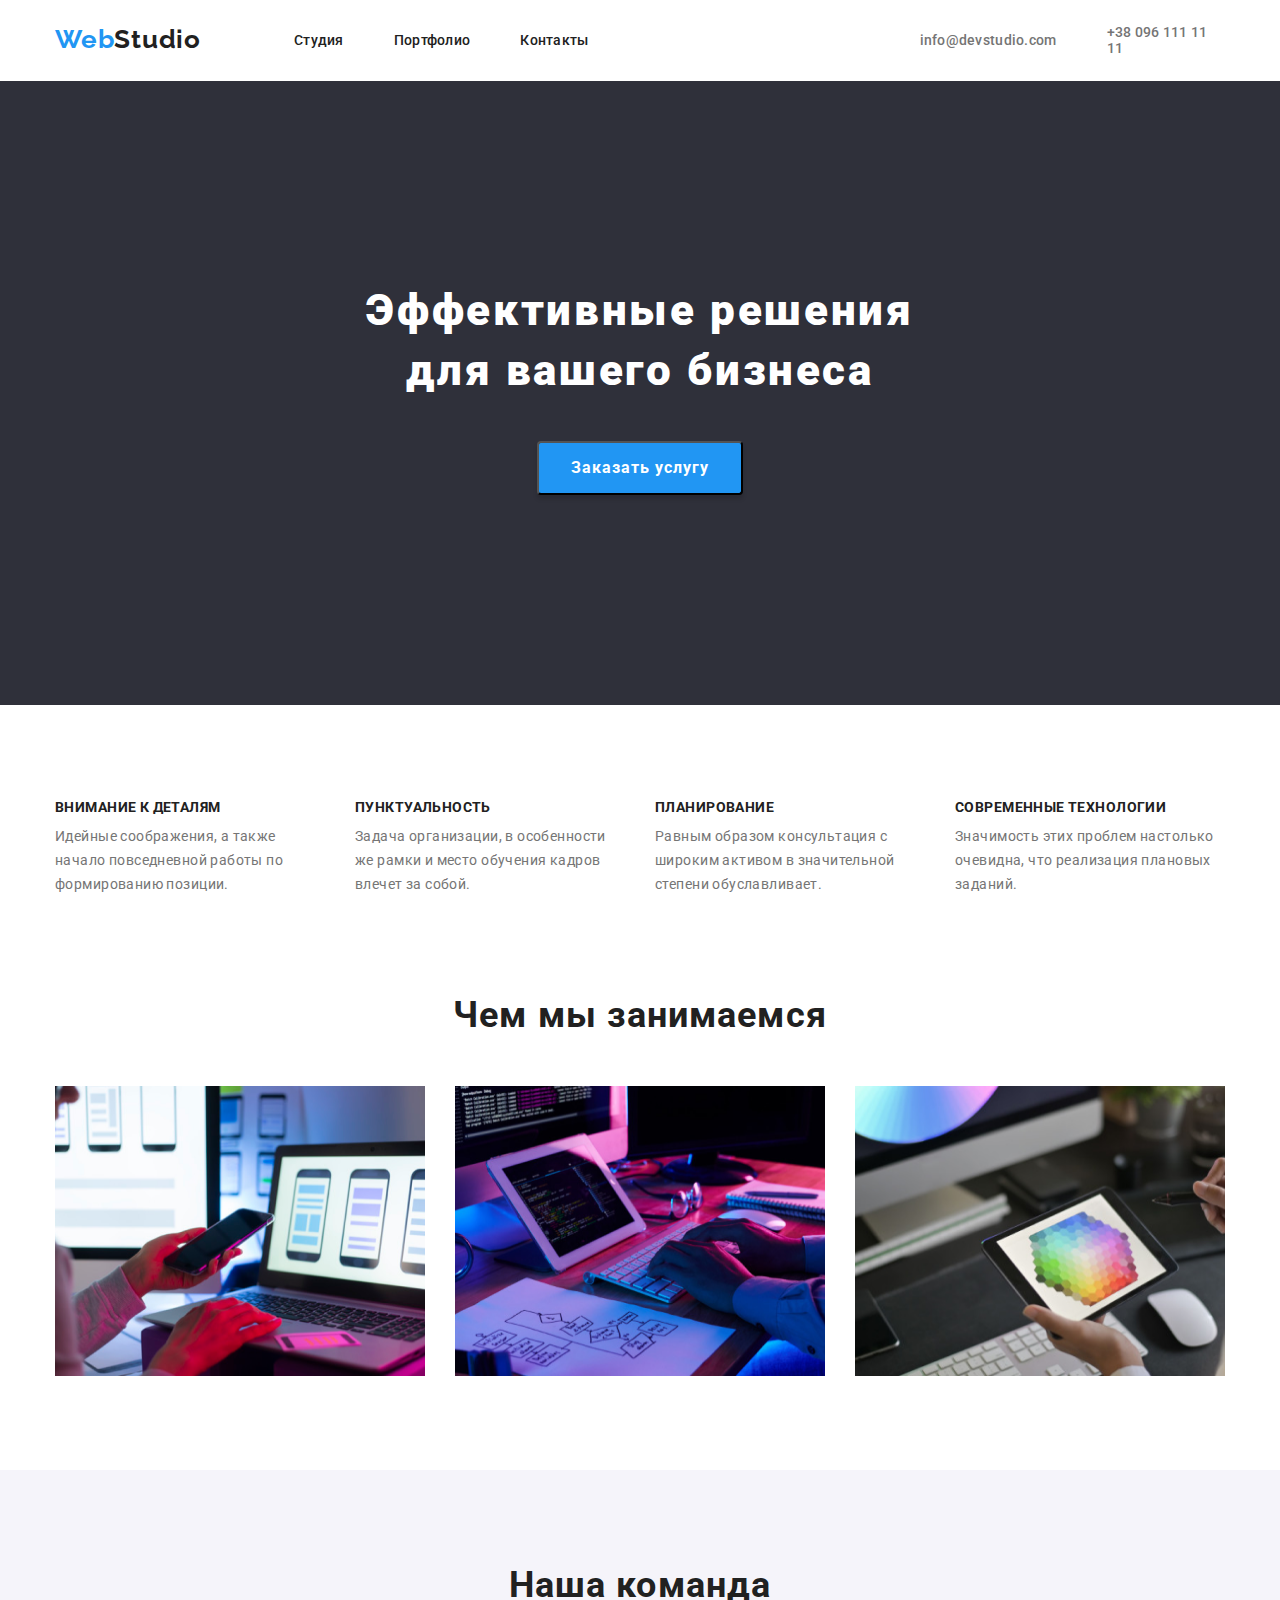
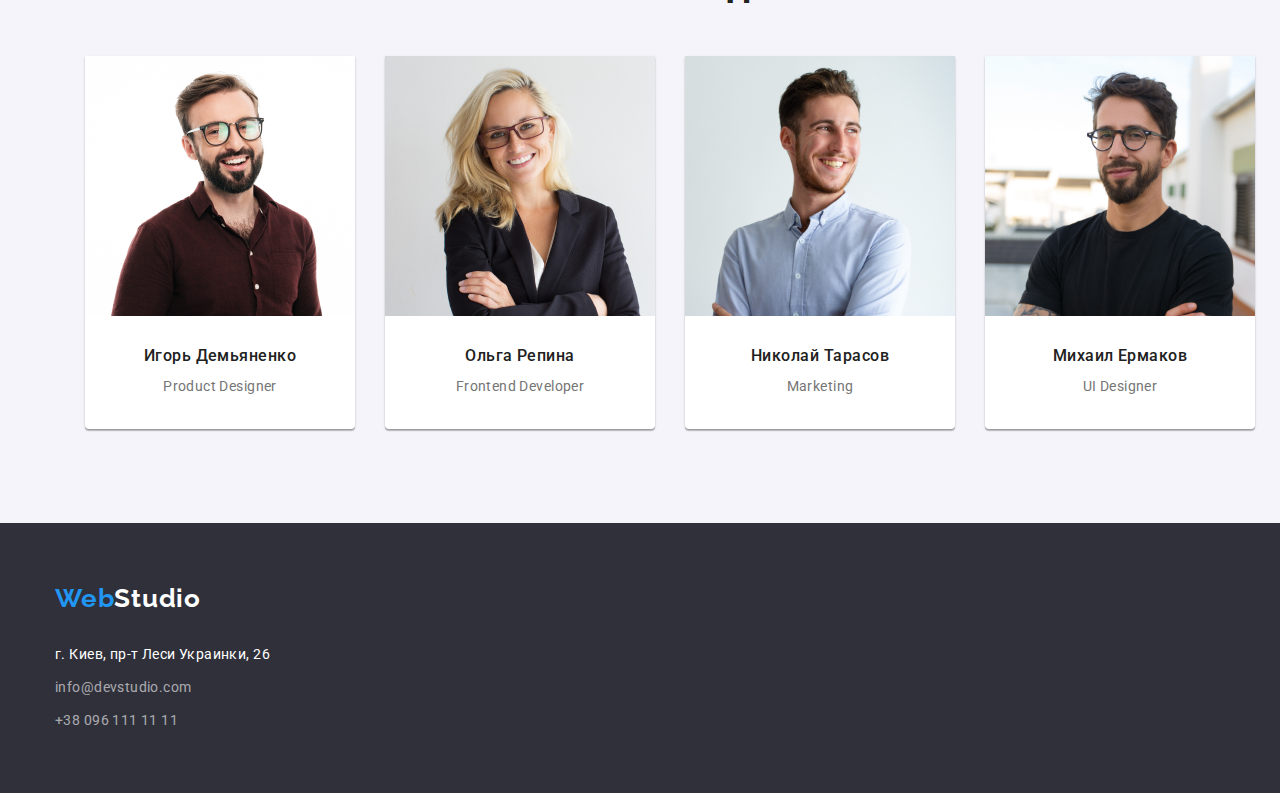
==== index.html @ 0e4afb84 "+" ====
<!DOCTYPE html>
<html lang="ru">
<head>
    <meta charset="UTF-8">
    <meta name="viewport" content="width=device-width, initial-scale=1.0">
    <title>WebStudio</title>
    <link rel="preconnect" href="https://fonts.gstatic.com"> 
    <link rel="stylesheet" href="https://cdnjs.cloudflare.com/ajax/libs/modern-normalize/1.0.0/modern-normalize.min.css">
    <link href="https://fonts.googleapis.com/css2?family=Raleway:wght@700&family=Roboto:wght@400;500;700;900&display=swap"
        rel="stylesheet">
        <link rel="stylesheet" href="./css/styles.css">
</head>
<body>
    <header class="header">  
        <div class="container">      
        <nav class="navigation">
        <a class="logo" href=""lang="en"><span class="web">Web</span>Studio</a>
        <ul class="navigation-list">
            <li class="navigation-list-item">
                <a class="navigation-list-link" href="Студия">Студия</a>
            </li>
            <li class="navigation-list-item">
                <a class="navigation-list-link" href="portfolio.html">Портфолио</a>
            </li>
            <li class="navigation-list-item">
                <a class="navigation-list-link" href="">Контакты</a>
            </li>    
        </ul>
        </nav>
        <address class="address">
        <ul class="header-contact">
            <li class="header-contact-link">      
            <a class="header-contact-mail" href="mailto:info@devstudio.com">info@devstudio.com</a>
         </li>
         <li class="header-contact-link">
            <a class="header-contacts" href="tel:+380961111111">+38 096 111 11 11</a>
         </li>  
        </ul>
        </address>
        </div>
        </header>
    <main>
       <!--HERO-->
       <section class="hero">
           <div class="container"></div>
              <h1 class="hero-title">Эффективные решения <br> для вашего бизнеса</h1>
                <button class="modal-btn" type="button">Заказать услугу</button> 
                </div>
                </section>
      <section class="hero-main-title">
          <div class="container">          
                <ul class="main-title-list">
                    <li class="main-title">
                <h3 class="undertitle">Внимание к деталям</h3>
                  <p class="description">Идейные соображения, а также начало повседневной работы по формированию позиции.</p>
                </li>
                <li class="main-title">
                <h3 class="undertitle">Пунктуальность</h3>
                  <p class="description">Задача организации, в особенности же рамки и место обучения кадров влечет за собой.</p>
                </li>
                <li class="main-title">
                <h3 class="undertitle">Планирование</h3>     
                  <p class="description">Равным образом консультация с широким активом в значительной степени обуславливает.</p>
                </li>
                <li class="main-title">
                <h3 class="undertitle">Современные технологии</h3>
                  <p class="description">Значимость этих проблем настолько очевидна, что реализация плановых заданий.</p>            
                </li>
                </ul>
            </div>
        </section> 
        <section>
            <div class="container">
             <h2 class="section-undertitle">Чем мы занимаемся</h2>
            <ul class="images-list">
                <li class="images">
                    <img src="./images/img-1.jpg.png" alt="создание сайта" width="370" height="290">
                </li>
                <li class="images">
                    <img src="./images/img-2.jpg.png" alt="создание мобильного приложения" width="370" height="290">
                </li>
                <li class="images">
                    <img src="./images/img-3.jpg.png" alt="дизайн сайта" width="370" height="290">
                </li>
                </div>
            </ul>
        </section>
        <!--TEAM-->
        <section class="team">
            <div class="container">
            <h2 class="section-undertitle">Наша команда</h2>
            <ul class="our-team">
                <li class="workers">
                    <img src="./images/team/img-4.jpg.png" alt="Игорь Демьяненко" width="270" height="260">
                    <h3 class="name-workers">Игорь Демьяненко</h3>
                    <p class="specialty">Product Designer</p>
                </li>
                <li class="workers">
                    <img src="./images/team/img-5.jpg.png" alt="Ольга Репина" width="270" height="260">
                    <h3 class="name-workers">Ольга Репина</h3>
                    <p class="specialty">Frontend Developer</p>
                </li>
                <li class="workers">
                    <img src="./images/team/img-6.jpg.png" alt="Николай Тарасов" width="270" height="260">
                    <h3 class="name-workers">Николай Тарасов</h3>
                    <p class="specialty">Marketing</p>
                </li>
                <li class="workers">
                    <img src="./images/team/img-7.jpg.png" alt="Михаил Ермаков" width="270" height="260">
                    <h3 class="name-workers">Михаил Ермаков</h3>
                    <p class="specialty">UI Designer</p>
                </li>
            </ul>
            </div>
            </section>            
    </main>
    <!--CONTACT-->
    <footer class="footer">
        <div class="container">        
          <a class="footer-logo" href="#" lang="en"><span class="web">Web</span>Studio</a>
        <address class="footer-address">
            <ul>
             <li class="footer-address-nav">
         <a class="footer-nav" href="https://goo.gl/maps/uPPd1PGFJsjfQsL56" target="_blank">г. Киев, пр-т Леси Украинки,
                            26</a>
             </li>
             <li class="footer-address-nav">
              <a class="footer-contact" href="mailto:info@devstudio.com">info@devstudio.com</a>
             </li>
             <li class="footer-address-nav">
            <a class="footer-contact" href="tel:+380961111111">+38 096 111 11 11</a>
             </li>
             </ul>
        </address>
       </div>
    
    </footer>
    
</body>
</html>
---- css/styles.css ----
:root {
  --accent-color: #2196f3;
  --text-white-color: #ffffff;
  --text-dark-color: #212121;
}

body {
  font-family: Roboto, sans-serif;
}
*,
*::before,
*::after {
  margin: 0;
  padding: 0;
}


a {
  text-decoration: none;
}
p {
  margin: 0;
}

ul,
ol {
  list-style: none;
  margin: 0;
  padding: 0;
}

h1,
h2,
h3,
h4,
h5,
h6 {
  margin: 0;
}

img {
  display: block;
}
.address {
  font-style: normal;
}
.container{
  width: 1170px;
  margin-right: auto;
  margin-left: auto;  
}

/*HEADER*/
.header .container{
  display: flex;
  align-items: center;
 }
 .header {
   padding-top: 24px;
   padding-bottom: 25px;  
   }
.navigation {
  display: flex;
  align-items: center;
}
.navigation-list {
  display: flex;
}
.navigation-list-item:not(:last-child) {
  margin-right: 50px;
}
.address {
  display: flex;
  align-items: center;
  margin-left: 331px; 
}
.header-contact-link:not(:last-child){
  margin-right: 50px;
}
.header-contact{
  display: flex;
  align-items: center;
}
.logo {
  font-family: Raleway, sans-serif;
  font-weight: 700;
  font-size: 26px;
  line-height: 1.192;
  letter-spacing: 0.03em;
  color: var(--text-dark-color);
  margin-right: 93px;
}
.web {
  color: var(--accent-color);
}
.navigation-list-link {
  font-weight: 500;
  font-size: 14px;
  line-height: 1.142;
  letter-spacing: 0.02em;
  color: #212121;
}
.navigation-list-link:hover,
.navigation-list-link:focus {
  color: var(--accent-color);
}
.header-contact {
  font-weight: 500;
  font-size: 14px;
  line-height: 1.142;
  letter-spacing: 0.02em;
}
.header-contacts,
.header-contact-mail{
  color: #757575;
}
.header-contacts:hover,
.header-contacts:focus,
.header-contact-mail:hover,
.header-contact-mail.focus {
  color: var(--accent-color);
}
.nav-list-link{
  color: var(--accent-color);
}

/*END HEADER*/

.modal-btn {
  font-weight: 700;
  font-size: 16px;
  line-height: 1.875;
  letter-spacing: 0.06em;
  color: #ffffff;
  cursor: pointer;
  border-radius: 4px;
}

/*HERO*/
.undertitle{
  padding-top: 94px;
  padding-bottom: 10px;
}
.main-title-list{
  display: flex;
}
.description {
  width: 270px;
  height: 75px;
  left: 215px;
  margin-right: 30px;
} 
.hero {
  text-align: center;
}
.hero-title {
  font-weight: 900;
  font-size: 44px;
  line-height: 1.363;
  letter-spacing: 0.06em;
  color: #ffffff;
  background-color: #2f303a;
  padding-top: 200px;
}
.undertitle {
  font-weight: 700;
  font-size: 14px;
  line-height: 1.142;
  letter-spacing: 0.03em;
  text-transform: uppercase;
  color: #212121;
}
.section-undertitle{
  font-weight: 700;
  font-weight: bold;
  font-size: 36px;
  line-height: 1.167;
  letter-spacing: 0.03em;
  text-align: center;
  color: #212121;
  padding-top: 94px;
}
.images-list{
  display: flex;
  padding-top: 50px;
  padding-bottom: 94px;
}
.images:not(:last-child){
 padding-right: 30px;
}
.description,
.specialty {
  font-weight: 400;
  font-size: 14px;
  line-height: 1.714;
  letter-spacing: 0.03em;
  color: #757575;
}
.modal-btn {
  background-color: #2196f3;
  box-shadow: 0px 4px 4px rgba(0, 0, 0, 0.15);
  border-radius: 4px;
  padding: 10px 32px;
  margin-bottom: 210px;
  margin-top: 40px;
}

.button {
  font-weight: 700;
  font-size: 16px;
  line-height: 1.875;
  letter-spacing: 0.03em;
  color: #212121;
  letter-spacing: 0.06em;
}
.button:hover,
.button:focus {
  background-color: #2196f3;
}
/*END HERO*/

/*TEAM*/
.our-team{
  display: flex;
  justify-content: space-between;
  padding-top: 50px;
  padding-bottom: 94px;
}
.specialty{
  text-align: center;
  padding-bottom: 30px;
}
.team{
background: #F5F4FA;
}
.name-workers {
  font-weight: 500;
  font-size: 16px;
  line-height: 1.187;
  letter-spacing: 0.03em;
  color: #212121;
  text-align: center;
  padding-top:30px;
  padding-bottom: 10px;
}
.workers {
  margin-left: 30px;
}
.workers{
  background: #FFFFFF;
  border-radius: 0px 0px 4px 4px;
  box-shadow: 0px 1px 3px rgba(0, 0, 0, 0.12),
 0px 1px 1px rgba(0, 0, 0, 0.14), 
 0px 2px 1px rgba(0, 0, 0, 0.2);
}
/*END TEAM*/

/*CONTACT*/
.footer,
.hero {
  background-color: #2f303a;
}
.footer{
 padding-top: 60px;
 padding-bottom: 60px;
}
.footer-address{
padding-top: 20px;
}
.footer-address-nav{
  padding-top: 9px;
}
.footer-contact {
  font-family: Roboto, sans-serif;
  font-style: normal;
  font-weight: 400;
  font-size: 14px;
  line-height: 1.714;
  letter-spacing: 0.03em;
  color: rgba(255, 255, 255, 0.6);
}

.footer-nav {
  font-family: Roboto, sans-serif;
  font-style: normal;
  font-weight: 400;
  font-size: 14px;
  line-height: 1.714;
  letter-spacing: 0.03em;
  color: #ffffff;
}
/*END CONTACT*/

/*OUR WORKS*/

.button-icon{
  font-family: Roboto, sans-serif;
  font-weight: 500;
  font-size: 16px;
  line-height: 1.625;
  letter-spacing: 0.03em;
  background-color:#F5F4FA;
  border: none;
  border-radius: 4px;
  padding: 10px 32px;
  cursor: pointer;
}
.button-icon:hover,
.button-icon:focus {
  background-color: #2196f3;
  color: #FFFFFF;
}

.section-btn{
  display: flex;
  justify-content: center;
  padding-top: 94px;
}
.section-btn-list:not(:last-child){
  padding-right: 8px;
}
.our-works {
  font-weight: 700;
  font-size: 18px;
  line-height: 2;
  letter-spacing: 0.06em;
  color: #212121;
  padding-top: 20px;
  padding-left: 24px;
  padding-bottom: 4px;
  padding-right: 24px;
}
.container-works{
  display: flex;
  margin-bottom: 94px;
  flex-wrap: wrap;
  justify-content: space-between;
}
.container-works-foto{
background: #FFFFFF;
border: 1px solid #EEEEEE;
box-sizing: border-box;
margin-top: 30px;
}

.name-works {
  font-weight: 400;
  font-size: 16px;
  line-height: 1.875;
  letter-spacing: 0.03em;
  color: #757575;
  padding-left: 24px;
  padding-bottom: 20px;
  padding-right: 24px;
}
.footer-logo {
  font-family: Raleway, sans-serif;
  font-weight: 700;
  font-size: 26px;
  line-height: 1.192;
  letter-spacing: 0.03em;
  color: var(--text-white-color);
}
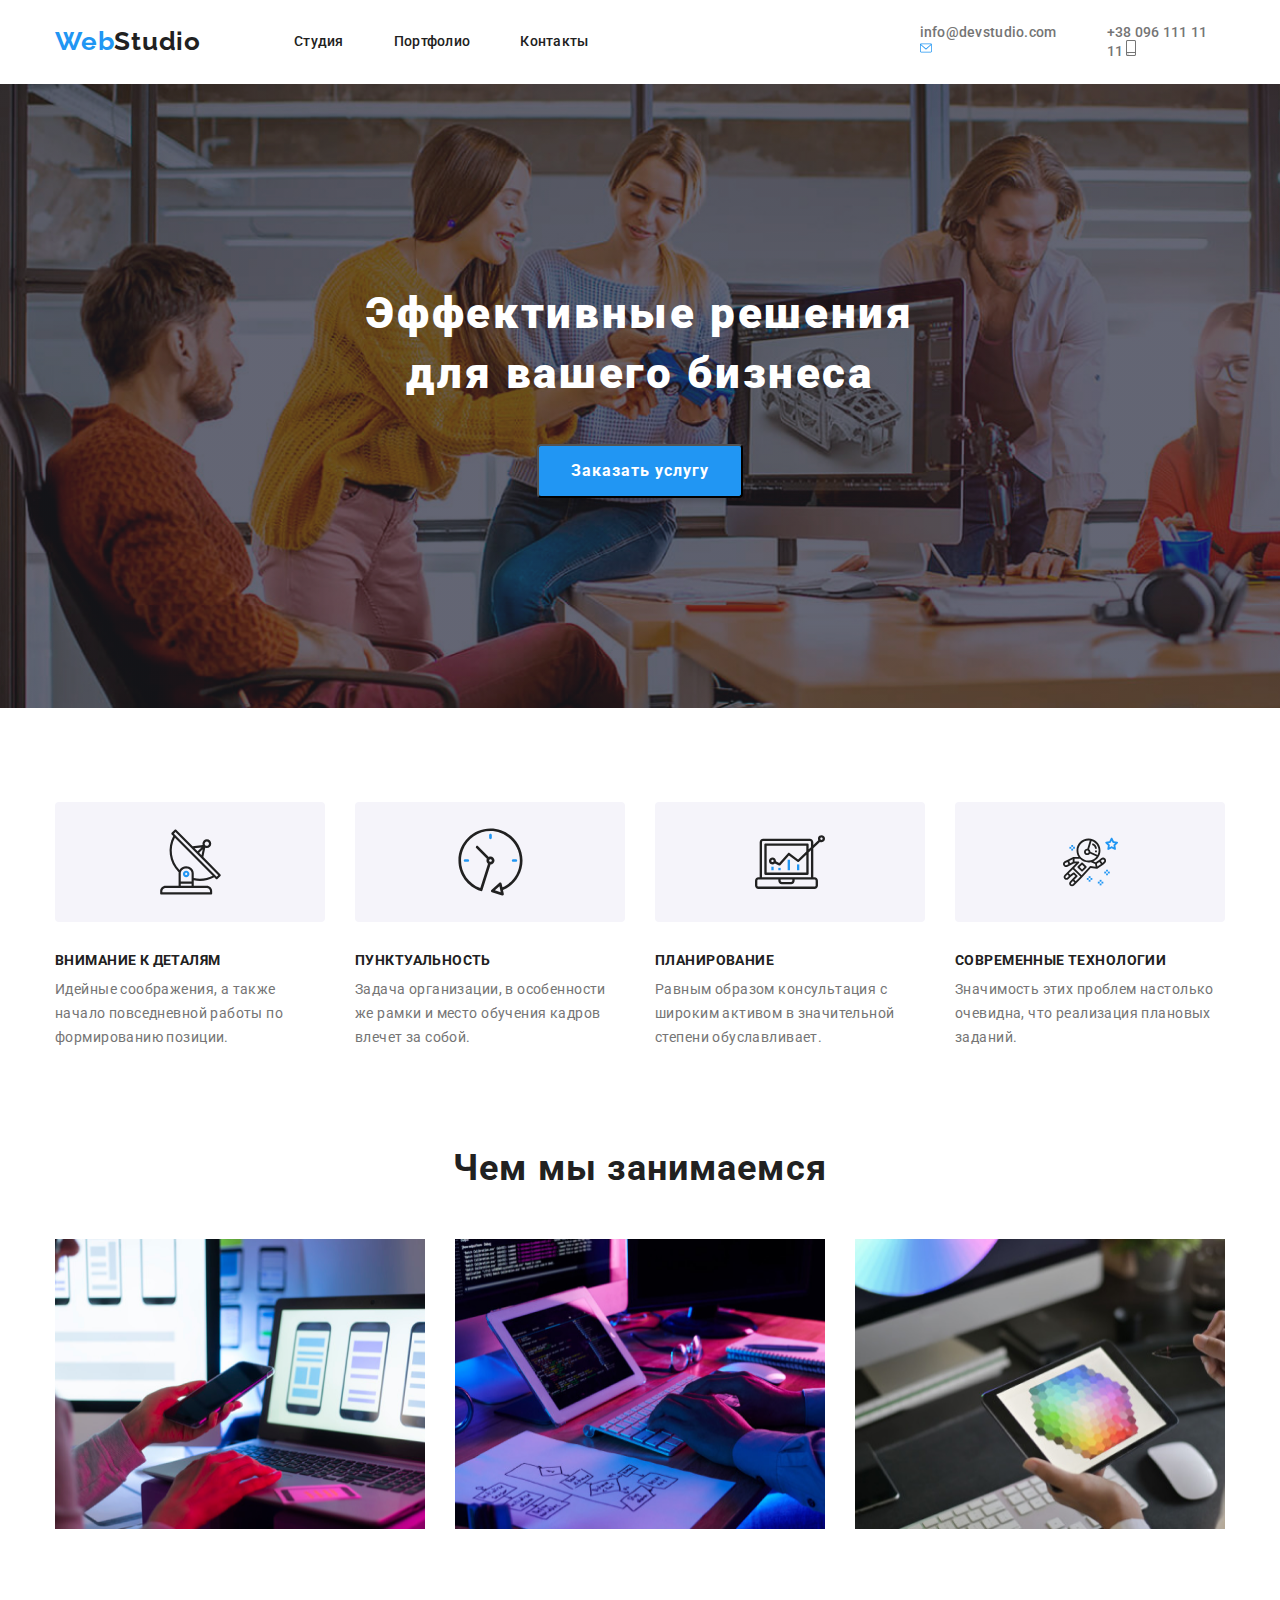
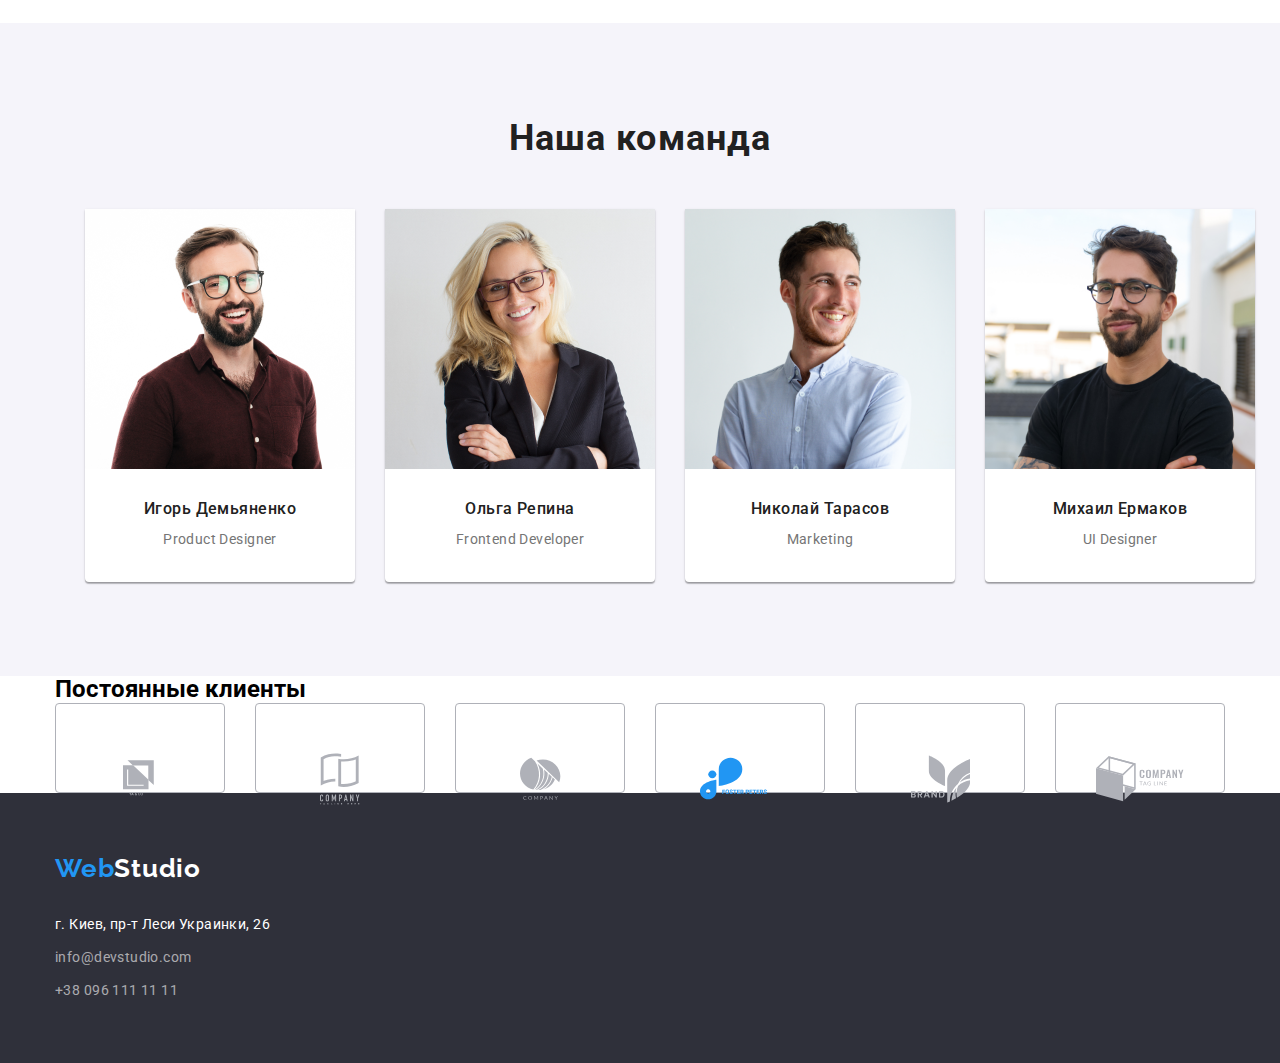
==== commit b3873715: "+" ====
--- a/index.html
+++ b/index.html
@@ -29,12 +29,18 @@
         </nav>
         <address class="address">
         <ul class="header-contact">
-            <li class="header-contact-link">      
+            <li class="header-contact-link">  
             <a class="header-contact-mail" href="mailto:info@devstudio.com">info@devstudio.com</a>
-         </li>
+            <svg class="icon-address" width="12" height="16">
+                <use href="./images/sprite.svg#icon-envelope-hover"></use>
+            </svg>
+        </li>
          <li class="header-contact-link">
             <a class="header-contacts" href="tel:+380961111111">+38 096 111 11 11</a>
-         </li>  
+            <svg class="icon-address" width="10" height="16">
+                <use href="./images/sprite.svg#icon-smartphone"></use>
+            </svg>
+          </li>  
         </ul>
         </address>
         </div>
@@ -49,20 +55,40 @@
                 </section>
       <section class="hero-main-title">
           <div class="container">          
-                <ul class="main-title-list">
-                    <li class="main-title">
+             <ul class="main-title-list">
+               <li class="main-title"> 
+                <div class="icon-container">
+               <svg class="icon-hero-title"width="65" hight="70">
+                 <use href="./images/sprite.svg#icon-antenna-1"></use>
+               </svg>  
+                </div>                    
                 <h3 class="undertitle">Внимание к деталям</h3>
                   <p class="description">Идейные соображения, а также начало повседневной работы по формированию позиции.</p>
                 </li>
                 <li class="main-title">
+                    <div class="icon-container">
+                    <svg class="icon-hero-title" width="67" hight="70">
+                        <use href="./images/sprite.svg#icon-clock-1"></use>
+                    </svg>
+                </div>
                 <h3 class="undertitle">Пунктуальность</h3>
                   <p class="description">Задача организации, в особенности же рамки и место обучения кадров влечет за собой.</p>
                 </li>
                 <li class="main-title">
+                    <div class="icon-container">
+                    <svg class="icon-hero-title" width="70" hight="54">
+                        <use href="./images/sprite.svg#icon-diagram-1"></use>
+                    </svg>
+                    </div>
                 <h3 class="undertitle">Планирование</h3>     
                   <p class="description">Равным образом консультация с широким активом в значительной степени обуславливает.</p>
                 </li>
                 <li class="main-title">
+                    <div class="icon-container">
+                    <svg class="icon-hero-title" width="55" hight="60">
+                        <use href="./images/sprite.svg#icon-astronaut-1"></use>
+                    </svg>    
+                    </div>
                 <h3 class="undertitle">Современные технологии</h3>
                   <p class="description">Значимость этих проблем настолько очевидна, что реализация плановых заданий.</p>            
                 </li>
@@ -112,7 +138,62 @@
                 </li>
             </ul>
             </div>
-            </section>            
+            </section>     
+          <section class="regular-clients">
+              <div class="container">
+              <h2 class="title-clients">Постоянные клиенты</h2>
+              <ul class="regular-clients-list">
+                <li class="regular-clients-icon">
+                  <a class="clients-icon-link" href="#">
+                    <svg class="title-clients-icon" width="34" hight="32">
+                      <use href="./images/sprite.svg#icon-logo-1">
+                   </use>
+                </svg>
+              </a>
+            </li>
+                <li class="regular-clients-icon">
+                    <a class="clients-icon-link" href="#">
+                        <svg class="title-clients-icon" width="40" hight="52">
+                            <use href="./images/sprite.svg#icon-logo-2">
+                            </use>
+                        </svg>
+                    </a>
+                </li>
+            <li class="regular-clients-icon">
+                <a class="clients-icon-link" href="#">
+                    <svg class="title-clients-icon" width="41" hight="43">
+                        <use href="./images/sprite.svg#icon-logo-3">
+                        </use>
+                    </svg>
+                </a>
+            </li>
+            <li class="regular-clients-icon">
+                <a class="clients-icon-link" href="#">
+                    <svg class="title-clients-icon" width="80" hight="42">
+                        <use href="./images/sprite.svg#icon-logo-4">
+                        </use>
+                    </svg>
+                </a>
+            </li>
+            <li class="regular-clients-icon">
+                <a class="clients-icon-link" href="#">
+                    <svg class="title-clients-icon"  width="59" hight="47">
+                        <use href="./images/sprite.svg#icon-logo-5">
+                        </use>
+                    </svg>
+                </a>
+            </li>
+                <li class="regular-clients-icon">
+                    <a class="clients-icon-link" href="#">
+                        <svg class="title-clients-icon" width="88" hight="45">
+                            <use href="./images/sprite.svg#icon-logo-6">
+                            </use>
+                        </svg>
+                    </a>
+                </li>
+              </ul>
+          </div>
+          </section>  
     </main>
     <!--CONTACT-->
     <footer class="footer">
--- a/css/styles.css
+++ b/css/styles.css
@@ -74,6 +74,7 @@
   align-items: center;
   margin-left: 331px; 
 }
+
 .header-contact-link:not(:last-child){
   margin-right: 50px;
 }
@@ -137,12 +138,31 @@
 }
 
 /*HERO*/
+.hero {
+  background-color: #C4C4C4;
+  background-image: linear-gradient(
+      rgba(47, 48, 58, 0.4),
+      rgba(47, 48, 58, 0.4)
+    ),
+    url(../images/fon.jpg);
+  background-repeat: no-repeat;
+  background-size: cover;
+}
 .undertitle{
-  padding-top: 94px;
   padding-bottom: 10px;
 }
 .main-title-list{
   display: flex;
+}
+.icon-container{
+ display: flex;
+ justify-content: center;
+ width: 270px;
+ height: 120px;
+ background: #F5F4FA;
+ border-radius: 4px;
+ margin-top: 94px;
+ margin-bottom: 30px;
 }
 .description {
   width: 270px;
@@ -159,8 +179,8 @@
   line-height: 1.363;
   letter-spacing: 0.06em;
   color: #ffffff;
-  background-color: #2f303a;
   padding-top: 200px;
+
 }
 .undertitle {
   font-weight: 700;
@@ -217,6 +237,22 @@
 .button:focus {
   background-color: #2196f3;
 }
+.regular-clients-list{
+  display: flex;
+  justify-content: space-between;
+}
+.regular-clients-icon{
+ box-sizing: border-box;
+ width: 170px;
+ height: 90px;
+ border: 1px solid #AFB1B8;
+ border-radius: 4px;
+}
+.clients-icon-link{
+ display: flex;
+  justify-content: center;
+  align-items: center;
+}
 /*END HERO*/
 
 /*TEAM*/
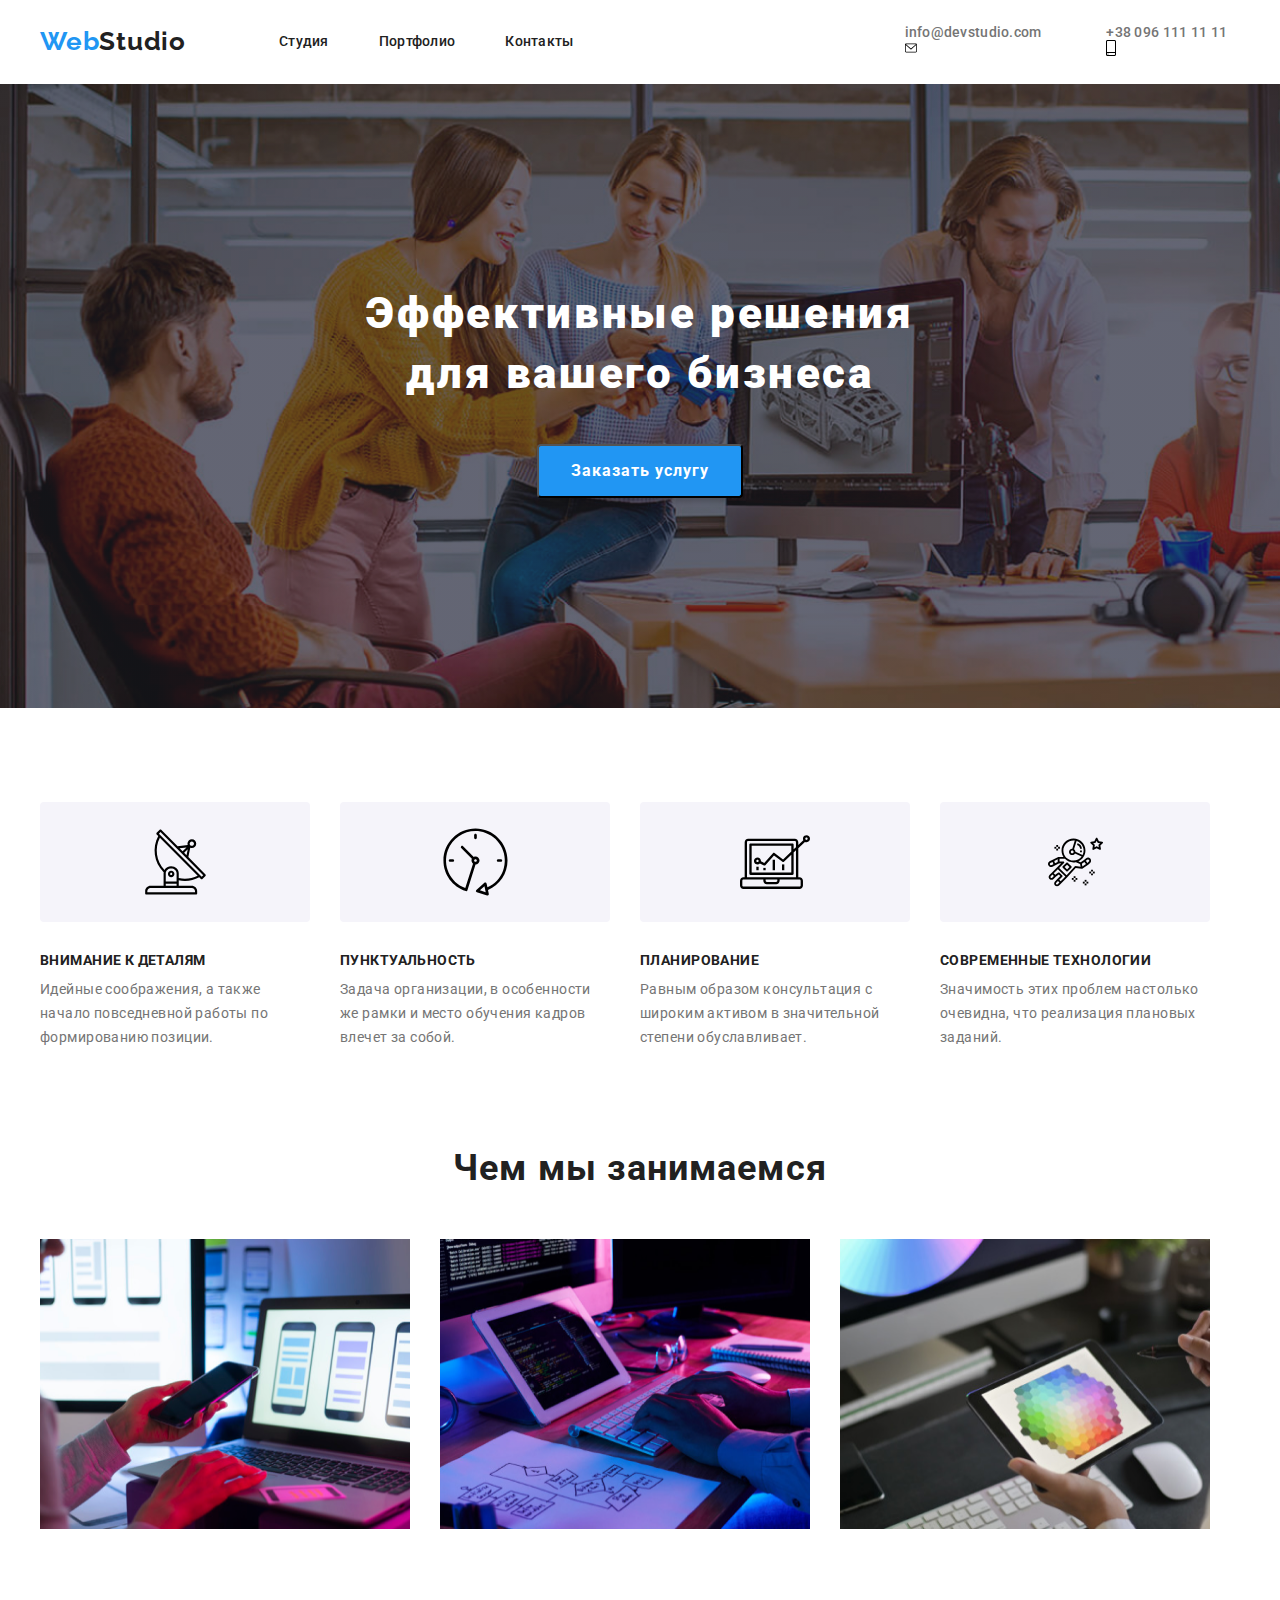
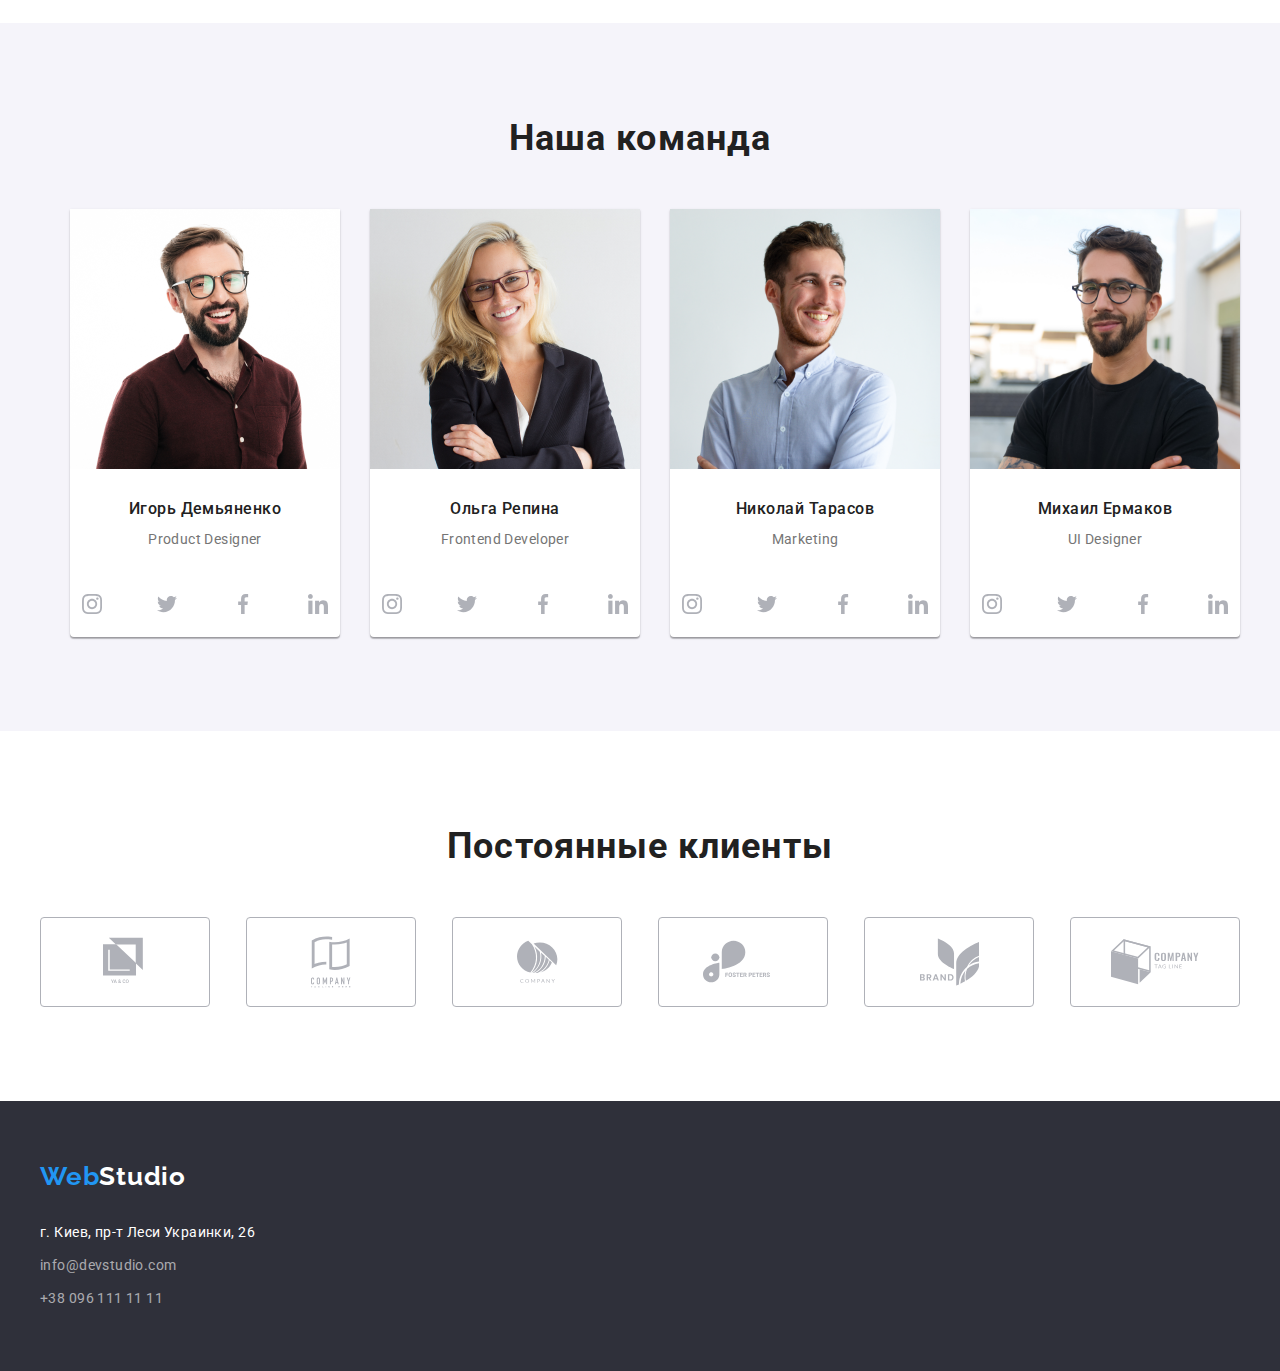
==== commit cb347b95: "+" ====
--- a/index.html
+++ b/index.html
@@ -120,21 +120,156 @@
                     <img src="./images/team/img-4.jpg.png" alt="Игорь Демьяненко" width="270" height="260">
                     <h3 class="name-workers">Игорь Демьяненко</h3>
                     <p class="specialty">Product Designer</p>
-                </li>
+                    <ul class="social-list">
+                        <li class="social-list-icon">
+                            <a href="#" class="icon-link">
+                                <svg class="social-icon" width="20" heigt="20">
+                                    <use href="./images/sprite.svg#icon-instagram-2">
+                                    </use>
+                                </svg>
+                            </a>
+                        </li>
+                        <li class="social-list-icon">
+                            <a href="#" class="icon-link">
+                                <svg class="social-icon"  width="20" heigt="16">
+                                    <use href="./images/sprite.svg#icon-twitter-1">
+                                    </use>
+                                </svg>
+                            </a>
+                        </li>
+                        <li class="social-list-icon">
+                            <a href="#" class="icon-link">
+                                <svg class="social-icon" width="20" heigt="20">
+                                    <use href="./images/sprite.svg#icon-facebook-1">
+                                    </use>
+                                </svg>
+                            </a>
+                        </li>
+                        <li class="social-list-icon">
+                            <a href="#" class="icon-link">
+                                <svg class="social-icon" width="20" heigt="20">
+                                    <use href="./images/sprite.svg#icon-linkedin-1">
+                                    </use>
+                                </svg>
+                            </a>
+                        </li>
+                    </ul>                          
                 <li class="workers">
                     <img src="./images/team/img-5.jpg.png" alt="Ольга Репина" width="270" height="260">
                     <h3 class="name-workers">Ольга Репина</h3>
                     <p class="specialty">Frontend Developer</p>
-                </li>
+                    <ul class="social-list">
+                        <li class="social-list-icon">
+                            <a href="#" class="icon-link">
+                                <svg class="social-icon"  width="20" heigt="20">
+                                    <use href="./images/sprite.svg#icon-instagram-2">
+                                    </use>
+                                </svg>
+                            </a>
+                            </li>
+                            <li class="social-list-icon">
+                                <a href="#" class="icon-link">
+                                    <svg class="social-icon"  width="20" heigt="20">
+                                        <use href="./images/sprite.svg#icon-twitter-1">
+                                        </use>
+                                    </svg>
+                                </a>
+                            </li>
+                            <li class="social-list-icon">
+                                <a href="#" class="icon-link">
+                                    <svg class="social-icon"  width="20" heigt="20">
+                                        <use href="./images/sprite.svg#icon-facebook-1">
+                                        </use>
+                                    </svg>
+                                </a>
+                            </li>
+                            <li class="social-list-icon">
+                                <a href="#" class="icon-link">
+                                    <svg class="social-icon"  width="20" heigt="20">
+                                        <use href="./images/sprite.svg#icon-linkedin-1">
+                                        </use>
+                                    </svg>
+                                </a>
+                            </li>
+                            </ul>
+                          </li>
                 <li class="workers">
                     <img src="./images/team/img-6.jpg.png" alt="Николай Тарасов" width="270" height="260">
                     <h3 class="name-workers">Николай Тарасов</h3>
                     <p class="specialty">Marketing</p>
-                </li>
-                <li class="workers">
+                    <ul class="social-list">
+                        <li class="social-list-icon">
+                            <a href="#" class="icon-link">
+                                <svg class="social-icon"  width="20" heigt="20">
+                                    <use href="./images/sprite.svg#icon-instagram-2">
+                                    </use>
+                                </svg>
+                            </a>
+                            </li>
+                            <li class="social-list-icon">
+                                <a href="#" class="icon-link">
+                                    <svg class="social-icon" width="20" heigt="20">
+                                        <use href="./images/sprite.svg#icon-twitter-1">
+                                        </use>
+                                    </svg>
+                                </a>
+                            </li>
+                            <li class="social-list-icon">
+                                <a href="#" class="icon-link">
+                                    <svg class="social-icon" width="20" heigt="20">
+                                        <use href="./images/sprite.svg#icon-facebook-1">
+                                        </use>
+                                    </svg>
+                                </a>
+                            </li>
+                            <li class="social-list-icon">
+                                <a href="#" class="icon-link">
+                                    <svg class="social-icon"  width="20" heigt="20">
+                                        <use href="./images/sprite.svg#icon-linkedin-1">
+                                        </use>
+                                    </svg>
+                                </a>
+                            </li>
+                            </ul>
+                            </li>
+                       <li class="workers">
                     <img src="./images/team/img-7.jpg.png" alt="Михаил Ермаков" width="270" height="260">
                     <h3 class="name-workers">Михаил Ермаков</h3>
                     <p class="specialty">UI Designer</p>
+                    <ul class="social-list">
+                        <li class="social-list-icon">
+                            <a href="#" class="icon-link">
+                                <svg class="social-icon"  width="20" heigt="20">
+                                    <use href="./images/sprite.svg#icon-instagram-2">
+                                    </use>
+                                </svg>
+                            </a>
+                        </li>
+                        <li class="social-list-icon">
+                            <a href="#" class="icon-link">
+                                <svg class="social-icon"  width="20" heigt="20">
+                                    <use href="./images/sprite.svg#icon-twitter-1">
+                                    </use>
+                                </svg>
+                            </a>
+                        </li>
+                        <li class="social-list-icon">
+                            <a href="#" class="icon-link">
+                                <svg class="social-icon" width="20" heigt="20">
+                                    <use href="./images/sprite.svg#icon-facebook-1">
+                                    </use>
+                                </svg>
+                            </a>
+                        </li>
+                        <li class="social-list-icon">
+                            <a href="#" class="icon-link">
+                                <svg class="social-icon"  width="20" heigt="20">
+                                    <use href="./images/sprite.svg#icon-linkedin-1">
+                                    </use>
+                                </svg>
+                            </a>
+                        </li>
+                        </ul>
                 </li>
             </ul>
             </div>
@@ -145,7 +280,7 @@
               <ul class="regular-clients-list">
                 <li class="regular-clients-icon">
                   <a class="clients-icon-link" href="#">
-                    <svg class="title-clients-icon" width="34" hight="32">
+                    <svg class="title-clients-icon" width="44" hight="49">
                       <use href="./images/sprite.svg#icon-logo-1">
                    </use>
                 </svg>
--- a/css/styles.css
+++ b/css/styles.css
@@ -45,7 +45,7 @@
   font-style: normal;
 }
 .container{
-  width: 1170px;
+  width: 1200px;
   margin-right: auto;
   margin-left: auto;  
 }
@@ -237,22 +237,40 @@
 .button:focus {
   background-color: #2196f3;
 }
+.title-clients{
+font-size: 36px;
+line-height: 1.167;
+text-align: center;
+letter-spacing: 0.03em;
+color: #212121;
+margin-top: 94px;
+}
 .regular-clients-list{
   display: flex;
   justify-content: space-between;
-}
-.regular-clients-icon{
- box-sizing: border-box;
- width: 170px;
- height: 90px;
- border: 1px solid #AFB1B8;
- border-radius: 4px;
+  margin-top: 50px;
+  margin-bottom: 94px;
 }
 .clients-icon-link{
- display: flex;
+   display: flex;
   justify-content: center;
   align-items: center;
-}
+  width: 170px;
+  height: 90px;
+  border: 1px solid #AFB1B8;
+  border-radius: 4px;
+  fill: #AFB1B8;
+}
+.title-clients-icon{
+  color: #AFB1B8;
+  max-height: 90px;
+}
+.clients-icon-link:hover,
+.clients-icon-link:focus{
+ fill: var(--accent-color);
+ border-color: var(--accent-color);
+}
+
 /*END HERO*/
 
 /*TEAM*/
@@ -281,14 +299,40 @@
 }
 .workers {
   margin-left: 30px;
+  width: 270px;
+  height: 428px
 }
 .workers{
   background: #FFFFFF;
   border-radius: 0px 0px 4px 4px;
   box-shadow: 0px 1px 3px rgba(0, 0, 0, 0.12),
- 0px 1px 1px rgba(0, 0, 0, 0.14), 
- 0px 2px 1px rgba(0, 0, 0, 0.2);
-}
+ 0px 1px 1px rgba(0, 0, 0, 0.14),   0px 
+ 2px 1px rgba(0, 0, 0, 0.2);
+}
+
+.social-list{
+  display: flex;
+  justify-content: space-between;
+ }
+
+.social-icon{
+  fill: #AFB1B8;
+}
+.icon-link:focus,
+.icon-link:hover {
+  background-color: var(--accent-color);
+}
+.social-icon:focus,
+.social-icon:hover{
+  fill: #ffffff;
+}
+  .icon-link{
+  display: inline-flex;
+  justify-content: center;
+  width: 44px;
+  height: 44px;
+  border-radius: 50%;
+  }
 /*END TEAM*/
 
 /*CONTACT*/
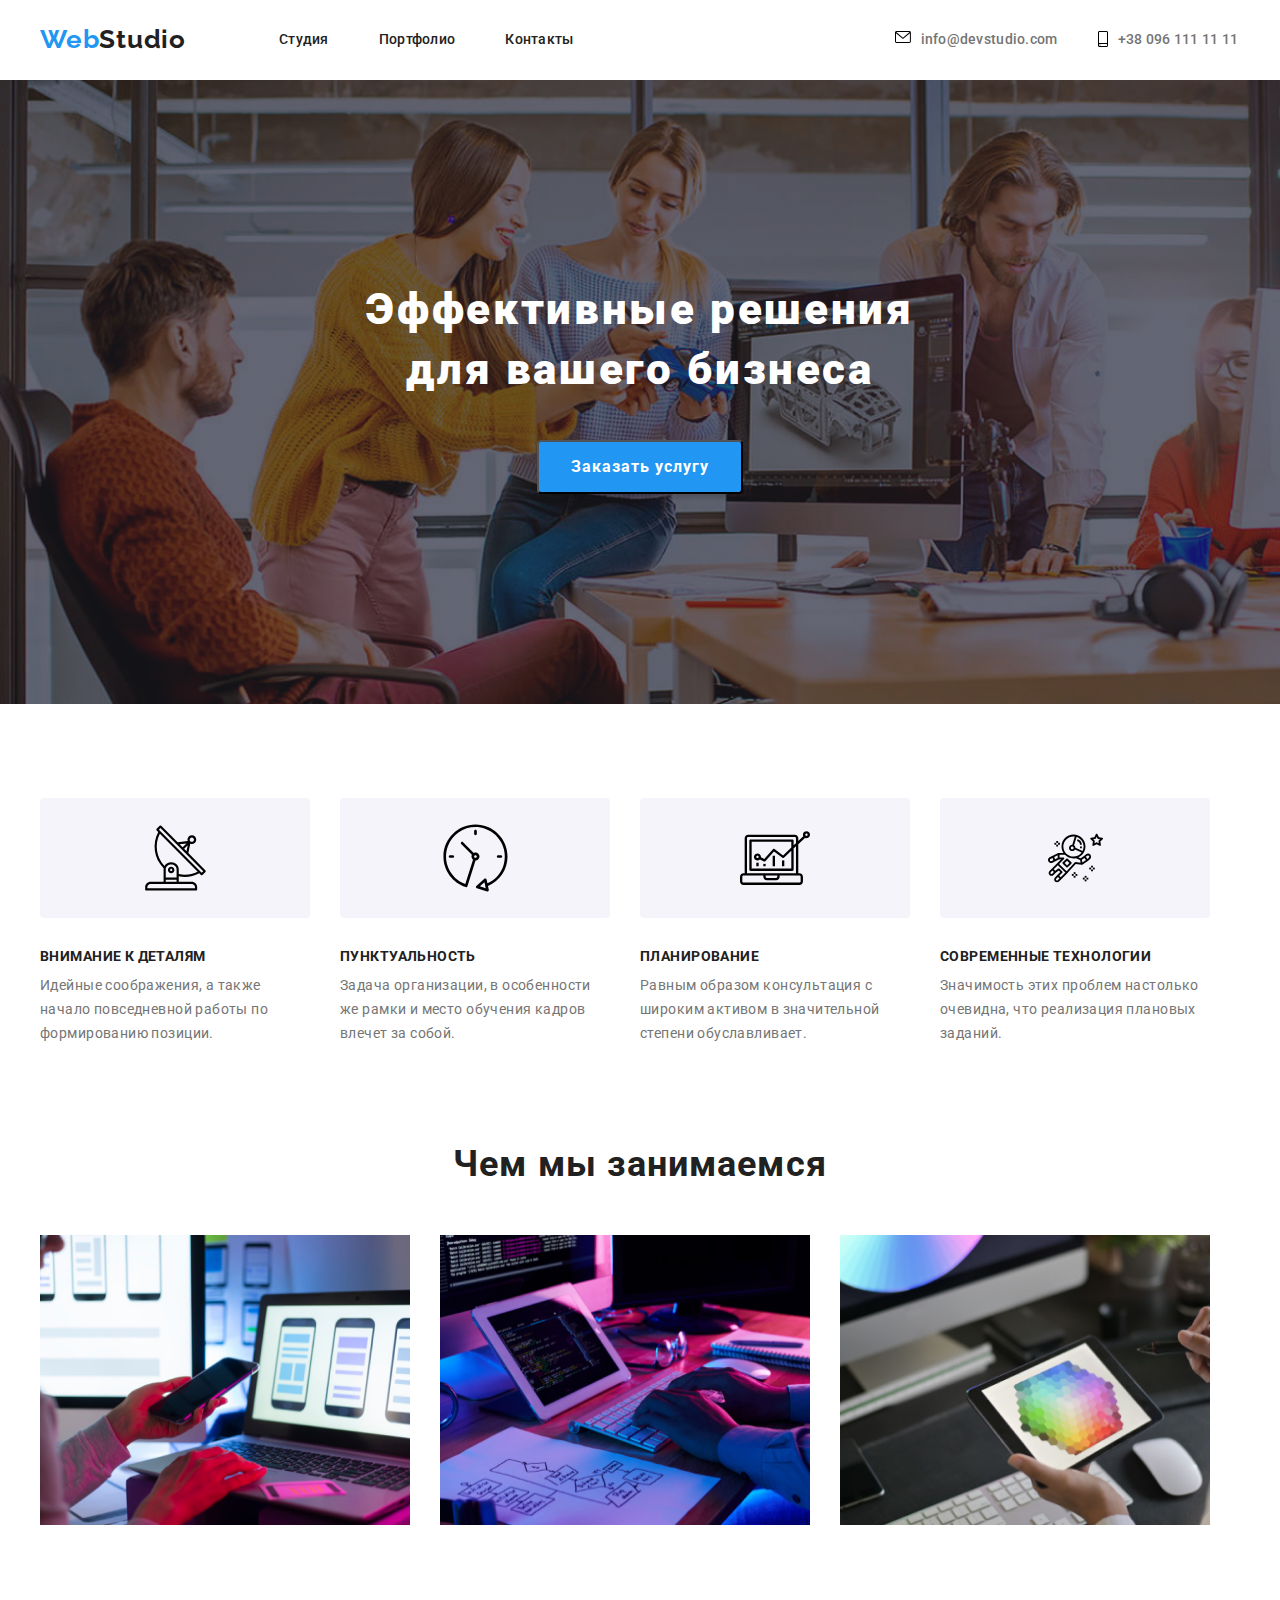
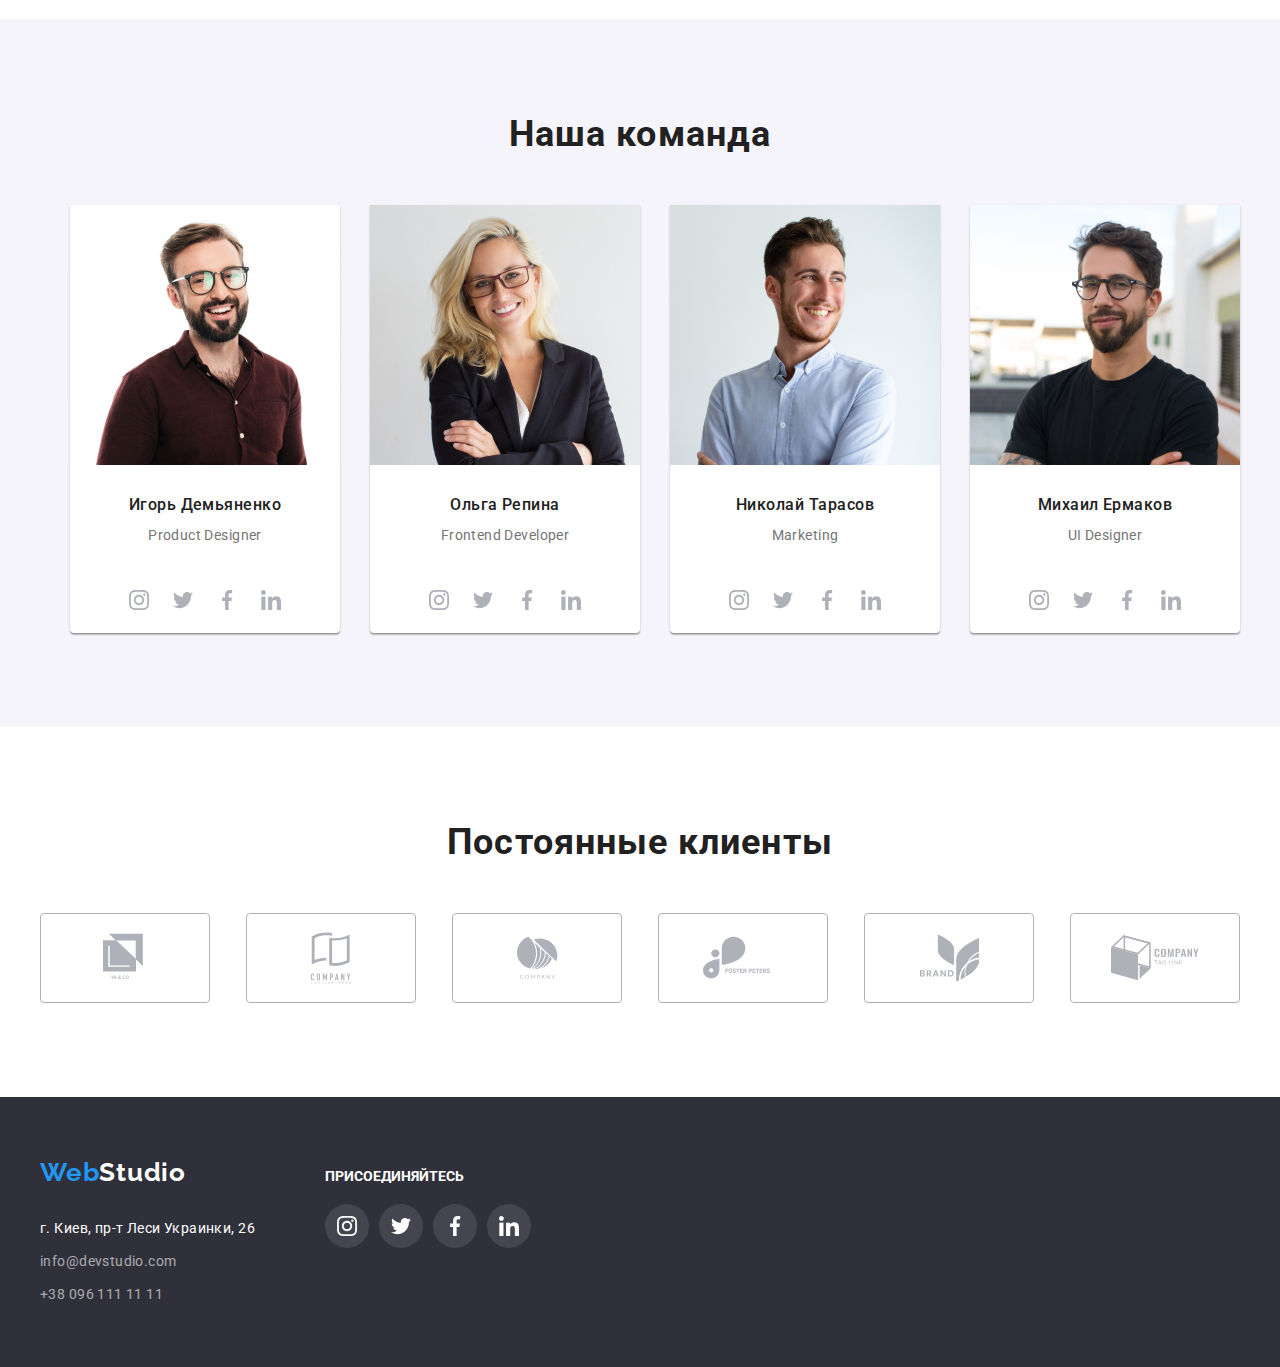
==== commit 75b99741: "+" ====
--- a/index.html
+++ b/index.html
@@ -30,16 +30,16 @@
         <address class="address">
         <ul class="header-contact">
             <li class="header-contact-link">  
+                <svg class="icon-address" width="16" height="12">
+                    <use href="./images/sprite.svg#icon-envelope-hover"></use>
+                </svg>
             <a class="header-contact-mail" href="mailto:info@devstudio.com">info@devstudio.com</a>
-            <svg class="icon-address" width="12" height="16">
-                <use href="./images/sprite.svg#icon-envelope-hover"></use>
-            </svg>
-        </li>
+                    </li>
          <li class="header-contact-link">
-            <a class="header-contacts" href="tel:+380961111111">+38 096 111 11 11</a>
             <svg class="icon-address" width="10" height="16">
                 <use href="./images/sprite.svg#icon-smartphone"></use>
             </svg>
+            <a class="header-contacts" href="tel:+380961111111">+38 096 111 11 11</a>
           </li>  
         </ul>
         </address>
@@ -331,8 +331,9 @@
           </section>  
     </main>
     <!--CONTACT-->
-    <footer class="footer">
-        <div class="container">        
+       <footer class="footer">
+            <div class="container">
+                <div class="footer-contact-container">
           <a class="footer-logo" href="#" lang="en"><span class="web">Web</span>Studio</a>
         <address class="footer-address">
             <ul>
@@ -348,8 +349,45 @@
              </li>
              </ul>
         </address>
+                </div>
+           <div class="footer-cotainer">
+               <p class="footer-text">Присоединяйтесь</p>
+           <ul class="footer-container-icon">               
+            <li class="footer-icon-list">
+                <a href="#" class="footer-icon-link">
+                  <svg class="footer-icon" width="20" heigt="20">
+                    <use href="./images/sprite.svg#icon-instagram-2">
+                     </use>
+                  </svg>
+                </a>
+            </li>
+            <li class="footer-icon-list">
+                <a href="#" class="footer-icon-link">
+                  <svg class="footer-icon" width="20" heigt="20">
+                     <use href="./images/sprite.svg#icon-twitter-1">
+                     </use>
+                  </svg>
+                </a>
+            </li>
+            <li class="footer-icon-list">
+                <a href="#" class="footer-icon-link">
+                  <svg class="footer-icon" width="20" heigt="20">
+                     <use href="./images/sprite.svg#icon-facebook-1">
+                           </use>
+                       </svg>
+                    </a>
+            </li>
+            <li class="footer-icon-list">
+                <a href="#" class="footer-icon-link">
+                    <svg class="footer-icon" width="20" heigt="20">
+                       <use href="./images/sprite.svg#icon-linkedin-1">
+                       </use>
+                  </svg>
+                    </a>
+            </li>
+           </ul>
        </div>
-    
+    </div>
     </footer>
     
 </body>
--- a/css/styles.css
+++ b/css/styles.css
@@ -51,6 +51,13 @@
 }
 
 /*HEADER*/
+.icon-address:hover,
+.icon-address:focus{
+  fill: var(--accent-color);
+}
+.icon-address{
+  margin-right: 10px;
+}
 .header .container{
   display: flex;
   align-items: center;
@@ -72,16 +79,17 @@
 .address {
   display: flex;
   align-items: center;
-  margin-left: 331px; 
+  margin-left: 321px; 
 }
 
 .header-contact-link:not(:last-child){
-  margin-right: 50px;
-}
+  margin-right: 40px;
+}
+
 .header-contact{
   display: flex;
-  align-items: center;
-}
+  justify-content: center;
+  }
 .logo {
   font-family: Raleway, sans-serif;
   font-weight: 700;
@@ -123,6 +131,10 @@
 }
 .nav-list-link{
   color: var(--accent-color);
+}
+.header-contact-link{
+display: flex;
+justify-content: center;
 }
 
 /*END HEADER*/
@@ -312,7 +324,7 @@
 
 .social-list{
   display: flex;
-  justify-content: space-between;
+  justify-content: center;
  }
 
 .social-icon{
@@ -372,6 +384,13 @@
 /*END CONTACT*/
 
 /*OUR WORKS*/
+.works-blok{
+  cursor: pointer;
+ }
+ .container-works-foto:hover,
+ .container-works-foto:focus{
+ box-shadow: 0px 1px 1px rgba(0, 0, 0, 0.12), 0px 4px 4px rgba(0, 0, 0, 0.06), 1px 4px 6px rgba(0, 0, 0, 0.16);
+ }
 
 .button-icon{
   font-family: Roboto, sans-serif;
@@ -441,3 +460,43 @@
   letter-spacing: 0.03em;
   color: var(--text-white-color);
 }
+
+.footer-text{
+ font-family: Roboto;
+font-weight: 700;
+font-size: 14px;
+line-height: 1.143;
+text-transform: uppercase;
+color: #FFFFFF;
+}
+.footer-container-icon{
+  display: flex;
+  
+  padding-top: 20px;
+}
+.footer-icon-link{
+   display: inline-flex;  
+   justify-content: center;
+  align-items: center;
+  width: 44px;
+  height: 44px;
+  border-radius: 50%;
+  background: rgba(255, 255, 255, 0.1);
+  }
+.footer-icon{
+  fill: #ffffff;
+}
+.footer-icon-link:hover,
+.footer-icon-link:focus{
+  background-color: var(--accent-color);
+}
+.footer .container {
+  display: flex;
+  align-items: baseline;
+}
+.footer-cotainer{
+  margin-left: 70px;
+}
+.footer-icon-list:not(:last-child){
+  padding-right:10px;
+}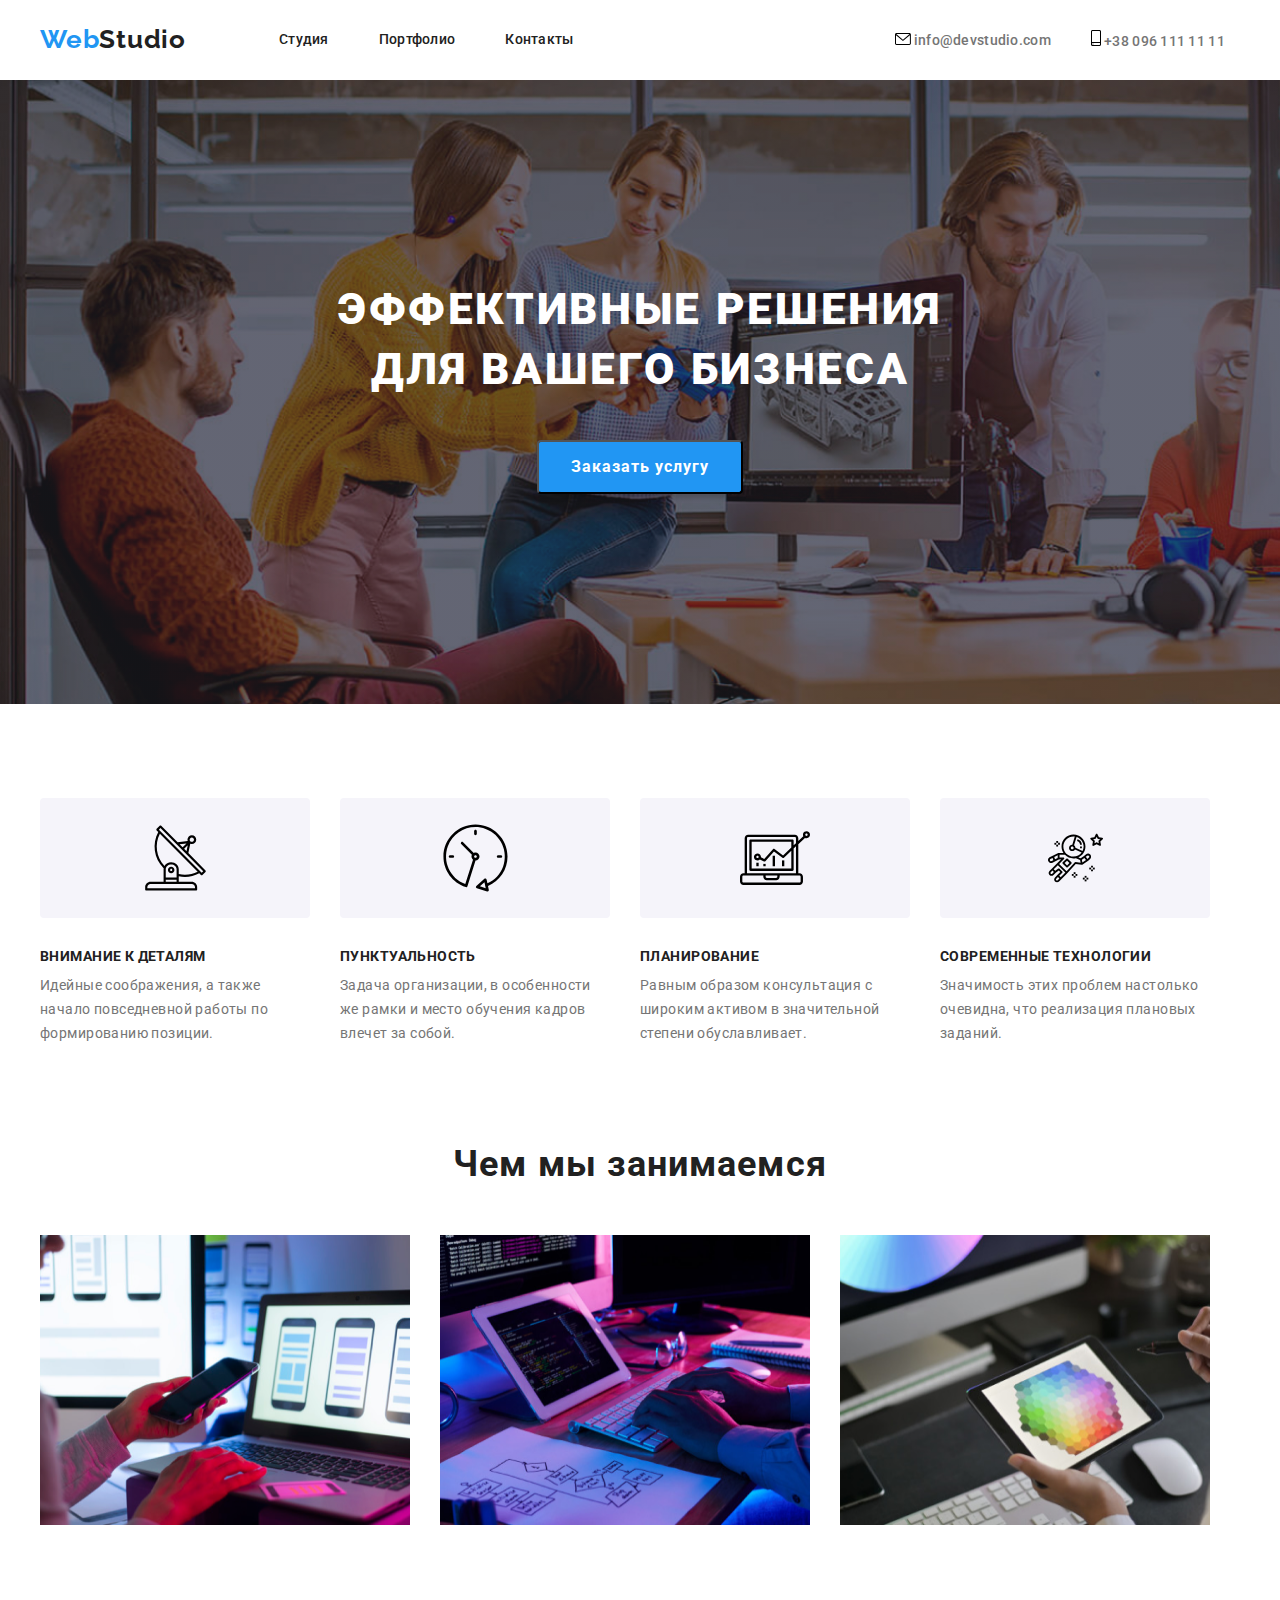
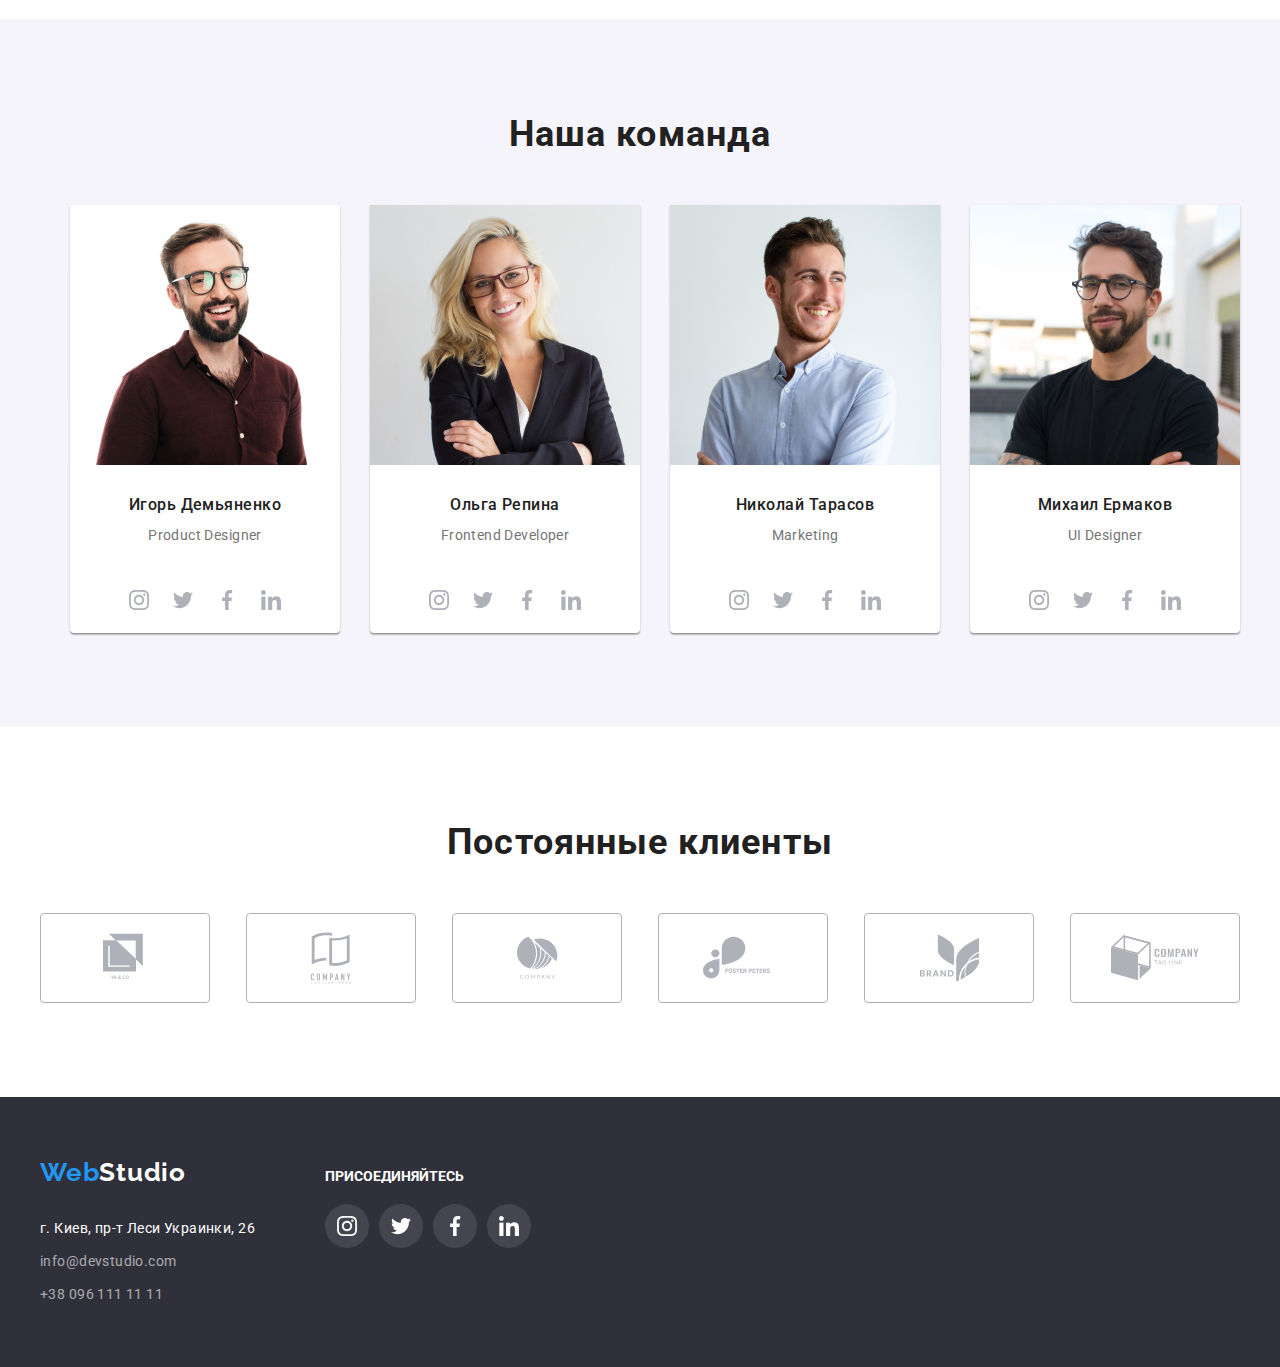
==== commit 401a2ee8: "+" ====
--- a/index.html
+++ b/index.html
@@ -30,17 +30,21 @@
         <address class="address">
         <ul class="header-contact">
             <li class="header-contact-link">  
+         <a class="header-contact-mail" href="mailto:info@devstudio.com">
                 <svg class="icon-address" width="16" height="12">
                     <use href="./images/sprite.svg#icon-envelope-hover"></use>
                 </svg>
-            <a class="header-contact-mail" href="mailto:info@devstudio.com">info@devstudio.com</a>
-                    </li>
-         <li class="header-contact-link">
-            <svg class="icon-address" width="10" height="16">
-                <use href="./images/sprite.svg#icon-smartphone"></use>
-            </svg>
-            <a class="header-contacts" href="tel:+380961111111">+38 096 111 11 11</a>
-          </li>  
+                info@devstudio.com
+                </a>
+            </li>
+         <li class="header-contact-link">            
+            <a class="header-contacts" href="tel:+380961111111">
+                <svg class="icon-address" width="10" height="16">
+                    <use href="./images/sprite.svg#icon-smartphone"></use>
+                </svg>
+                +38 096 111 11 11
+                </a>
+           </li>  
         </ul>
         </address>
         </div>
--- a/css/styles.css
+++ b/css/styles.css
@@ -51,13 +51,6 @@
 }
 
 /*HEADER*/
-.icon-address:hover,
-.icon-address:focus{
-  fill: var(--accent-color);
-}
-.icon-address{
-  margin-right: 10px;
-}
 .header .container{
   display: flex;
   align-items: center;
@@ -73,22 +66,23 @@
 .navigation-list {
   display: flex;
 }
-.navigation-list-item:not(:last-child) {
+.navigation-list-item:not(:last-child){
   margin-right: 50px;
-}
-.address {
-  display: flex;
-  align-items: center;
-  margin-left: 321px; 
 }
 
 .header-contact-link:not(:last-child){
   margin-right: 40px;
 }
+.header-contact-link:focus,
+.header-contact-link:hover,{
+  color: var(--accent-color);
+}
+
 
 .header-contact{
   display: flex;
   justify-content: center;
+   margin-left: 321px;
   }
 .logo {
   font-family: Raleway, sans-serif;
@@ -109,11 +103,14 @@
   letter-spacing: 0.02em;
   color: #212121;
 }
-.navigation-list-link:hover,
-.navigation-list-link:focus {
+.navigation-list-link:focus,
+.navigation-list-link:hover{
   color: var(--accent-color);
 }
+
 .header-contact {
+  display: flex;
+  align-items: center;
   font-weight: 500;
   font-size: 14px;
   line-height: 1.142;
@@ -123,18 +120,9 @@
 .header-contact-mail{
   color: #757575;
 }
-.header-contacts:hover,
-.header-contacts:focus,
-.header-contact-mail:hover,
-.header-contact-mail.focus {
-  color: var(--accent-color);
-}
+
 .nav-list-link{
   color: var(--accent-color);
-}
-.header-contact-link{
-display: flex;
-justify-content: center;
 }
 
 /*END HEADER*/
@@ -192,7 +180,8 @@
   letter-spacing: 0.06em;
   color: #ffffff;
   padding-top: 200px;
-
+  text-transform: uppercase;
+  
 }
 .undertitle {
   font-weight: 700;
@@ -328,22 +317,21 @@
  }
 
 .social-icon{
-  fill: #AFB1B8;
+  fill:currentColor;
 }
 .icon-link:focus,
 .icon-link:hover {
   background-color: var(--accent-color);
-}
-.social-icon:focus,
-.social-icon:hover{
-  fill: #ffffff;
-}
+  color: #ffffff;
+}
+
   .icon-link{
   display: inline-flex;
   justify-content: center;
   width: 44px;
   height: 44px;
   border-radius: 50%;
+  color: #AFB1B8;
   }
 /*END TEAM*/
 
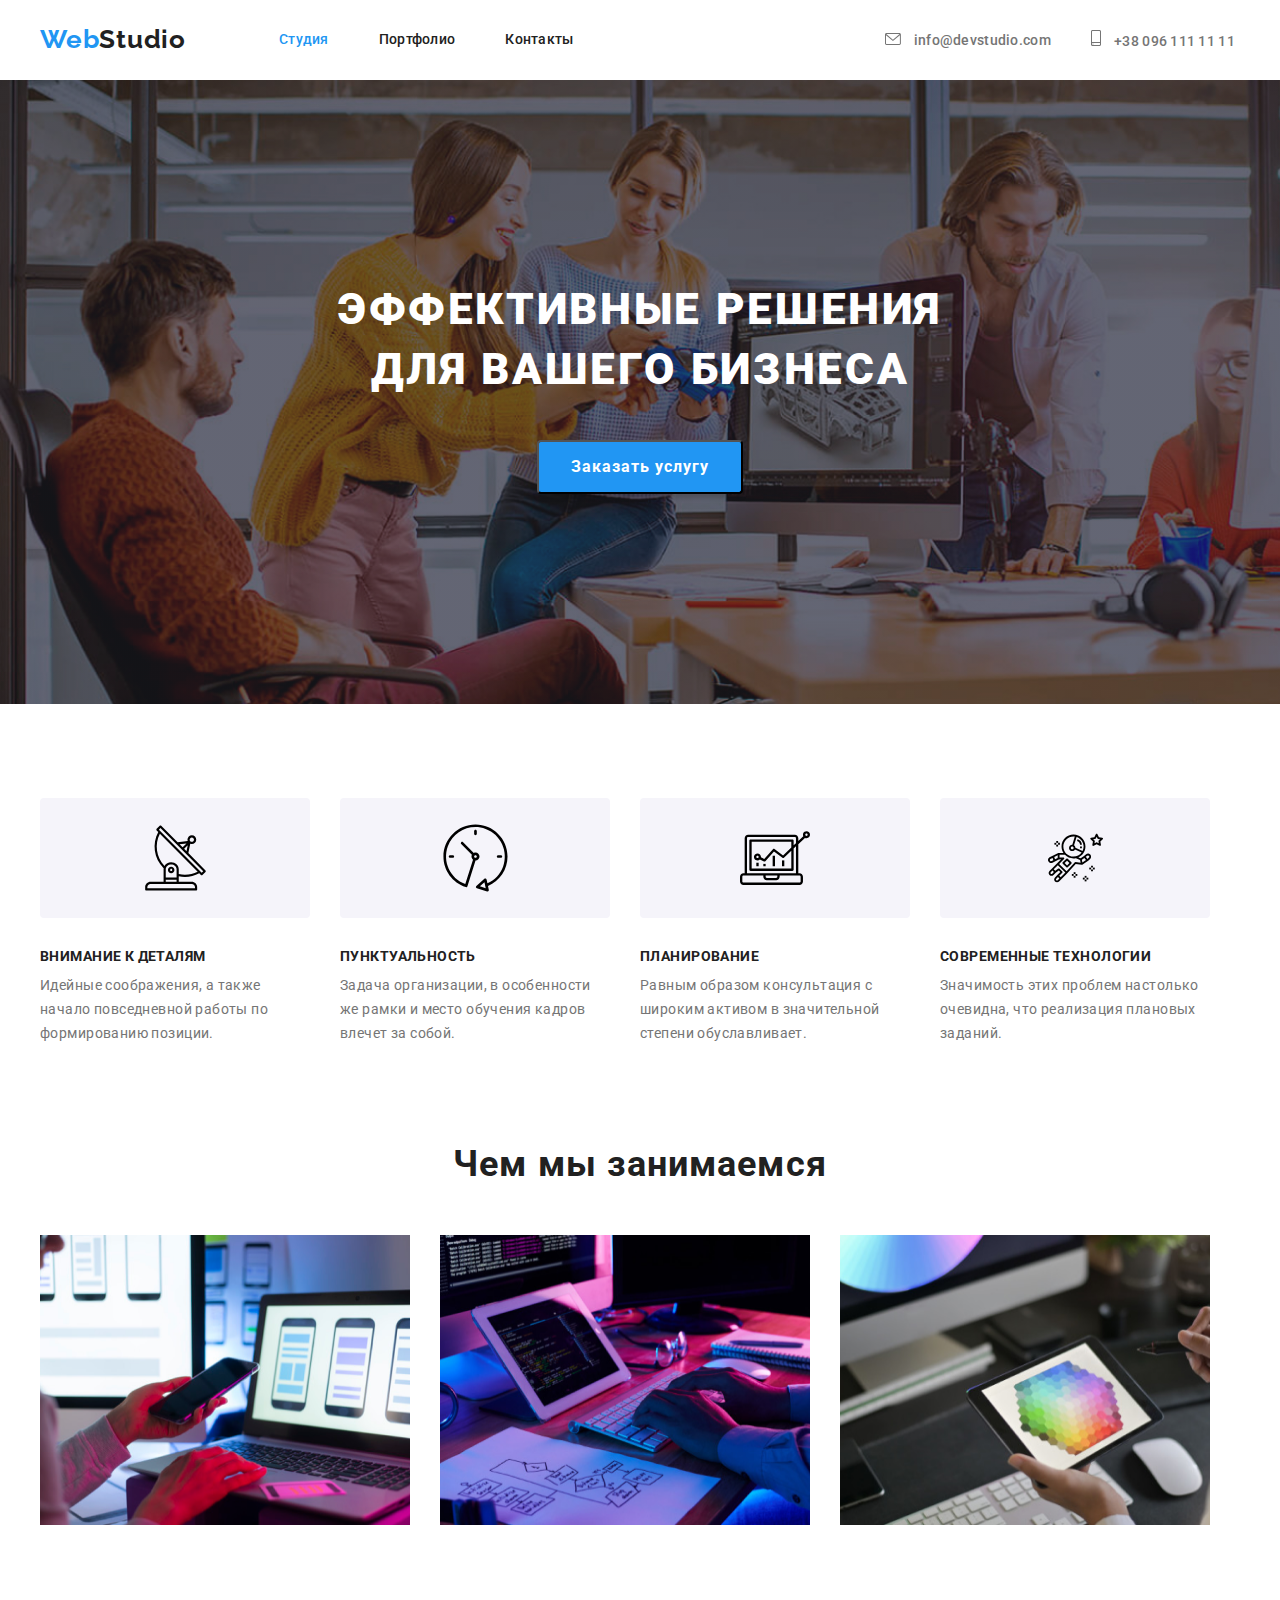
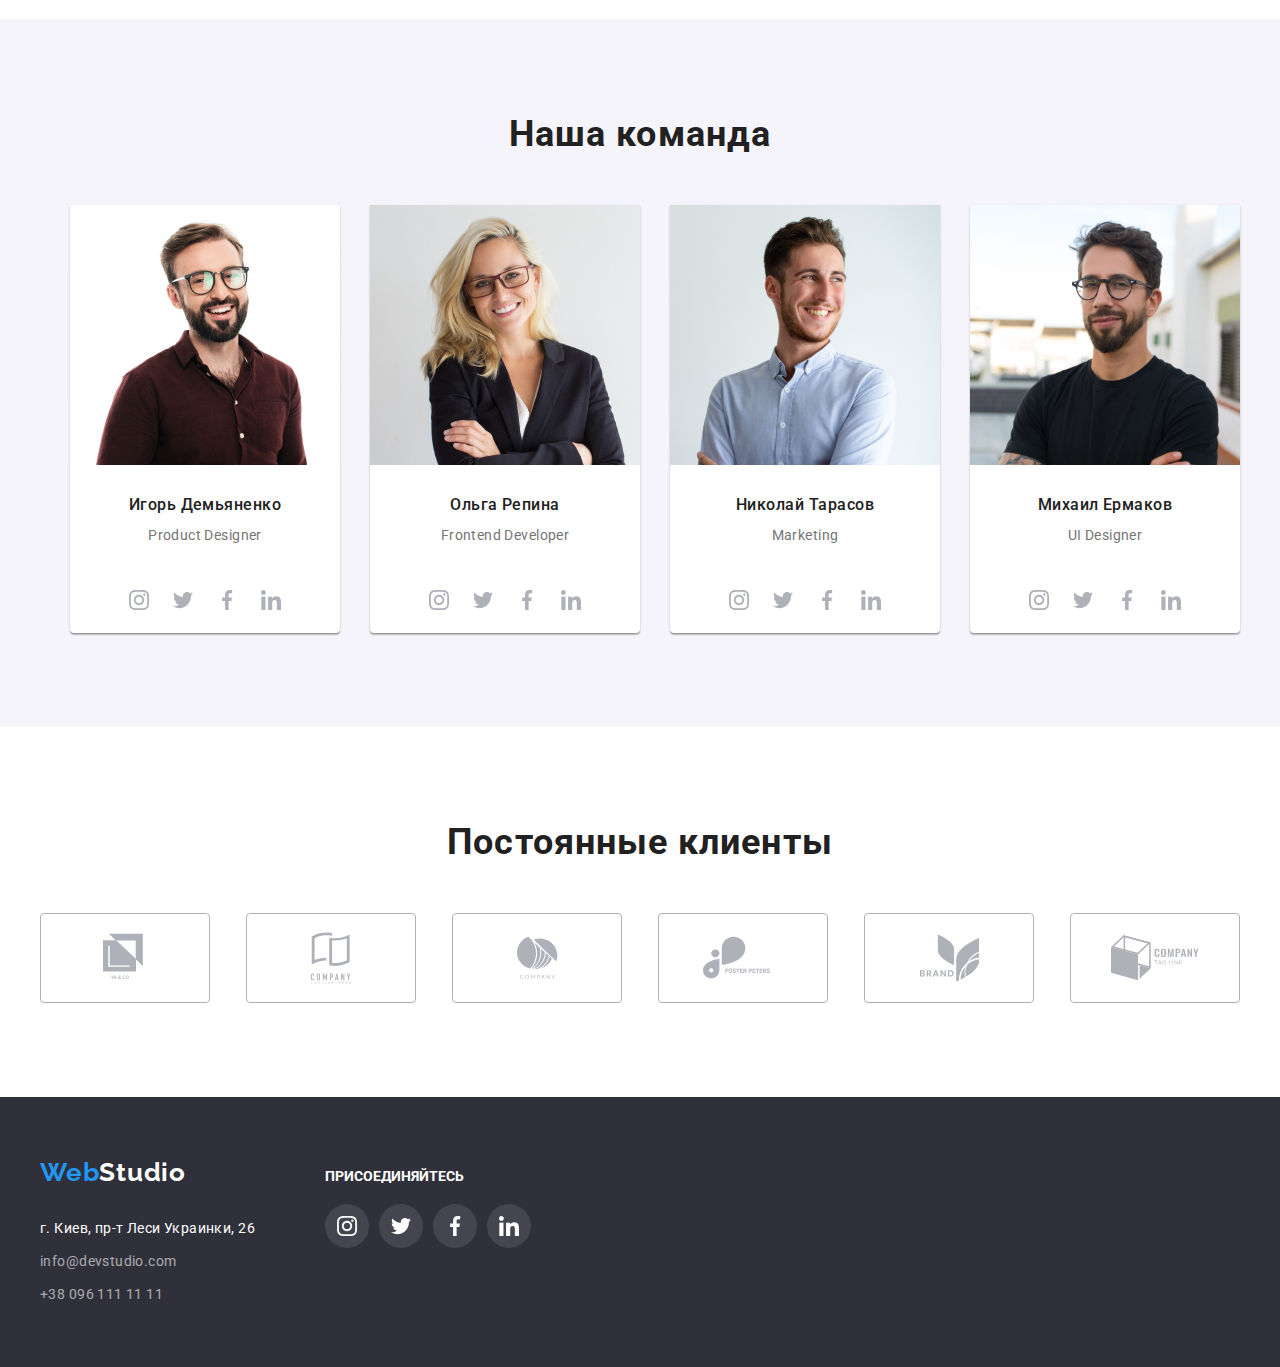
==== commit 0e7aca51: "стилі" ====
--- a/index.html
+++ b/index.html
@@ -17,7 +17,7 @@
         <a class="logo" href=""lang="en"><span class="web">Web</span>Studio</a>
         <ul class="navigation-list">
             <li class="navigation-list-item">
-                <a class="navigation-list-link" href="Студия">Студия</a>
+                <a class="navigation-list-link nav-list-link" href="Студия">Студия</a>
             </li>
             <li class="navigation-list-item">
                 <a class="navigation-list-link" href="portfolio.html">Портфолио</a>
--- a/css/styles.css
+++ b/css/styles.css
@@ -51,6 +51,10 @@
 }
 
 /*HEADER*/
+.icon-address{
+  margin-right: 10px;
+  fill: currentColor;
+}
 .header .container{
   display: flex;
   align-items: center;
@@ -69,20 +73,20 @@
 .navigation-list-item:not(:last-child){
   margin-right: 50px;
 }
-
 .header-contact-link:not(:last-child){
   margin-right: 40px;
 }
+
 .header-contact-link:focus,
-.header-contact-link:hover,{
-  color: var(--accent-color);
-}
-
-
+.header-contact-link:hover{
+  color: var(--accent-color);
+}
+.header-contacts:hover,
+.header-contacts:focus{
+  color: var(--accent-color);
+}
 .header-contact{
-  display: flex;
-  justify-content: center;
-   margin-left: 321px;
+ margin-left: 311px;
   }
 .logo {
   font-family: Raleway, sans-serif;
@@ -119,6 +123,10 @@
 .header-contacts,
 .header-contact-mail{
   color: #757575;
+}
+.header-contact-mail:hover,
+.header-contact-mail:focus{
+  color: var(--accent-color);
 }
 
 .nav-list-link{
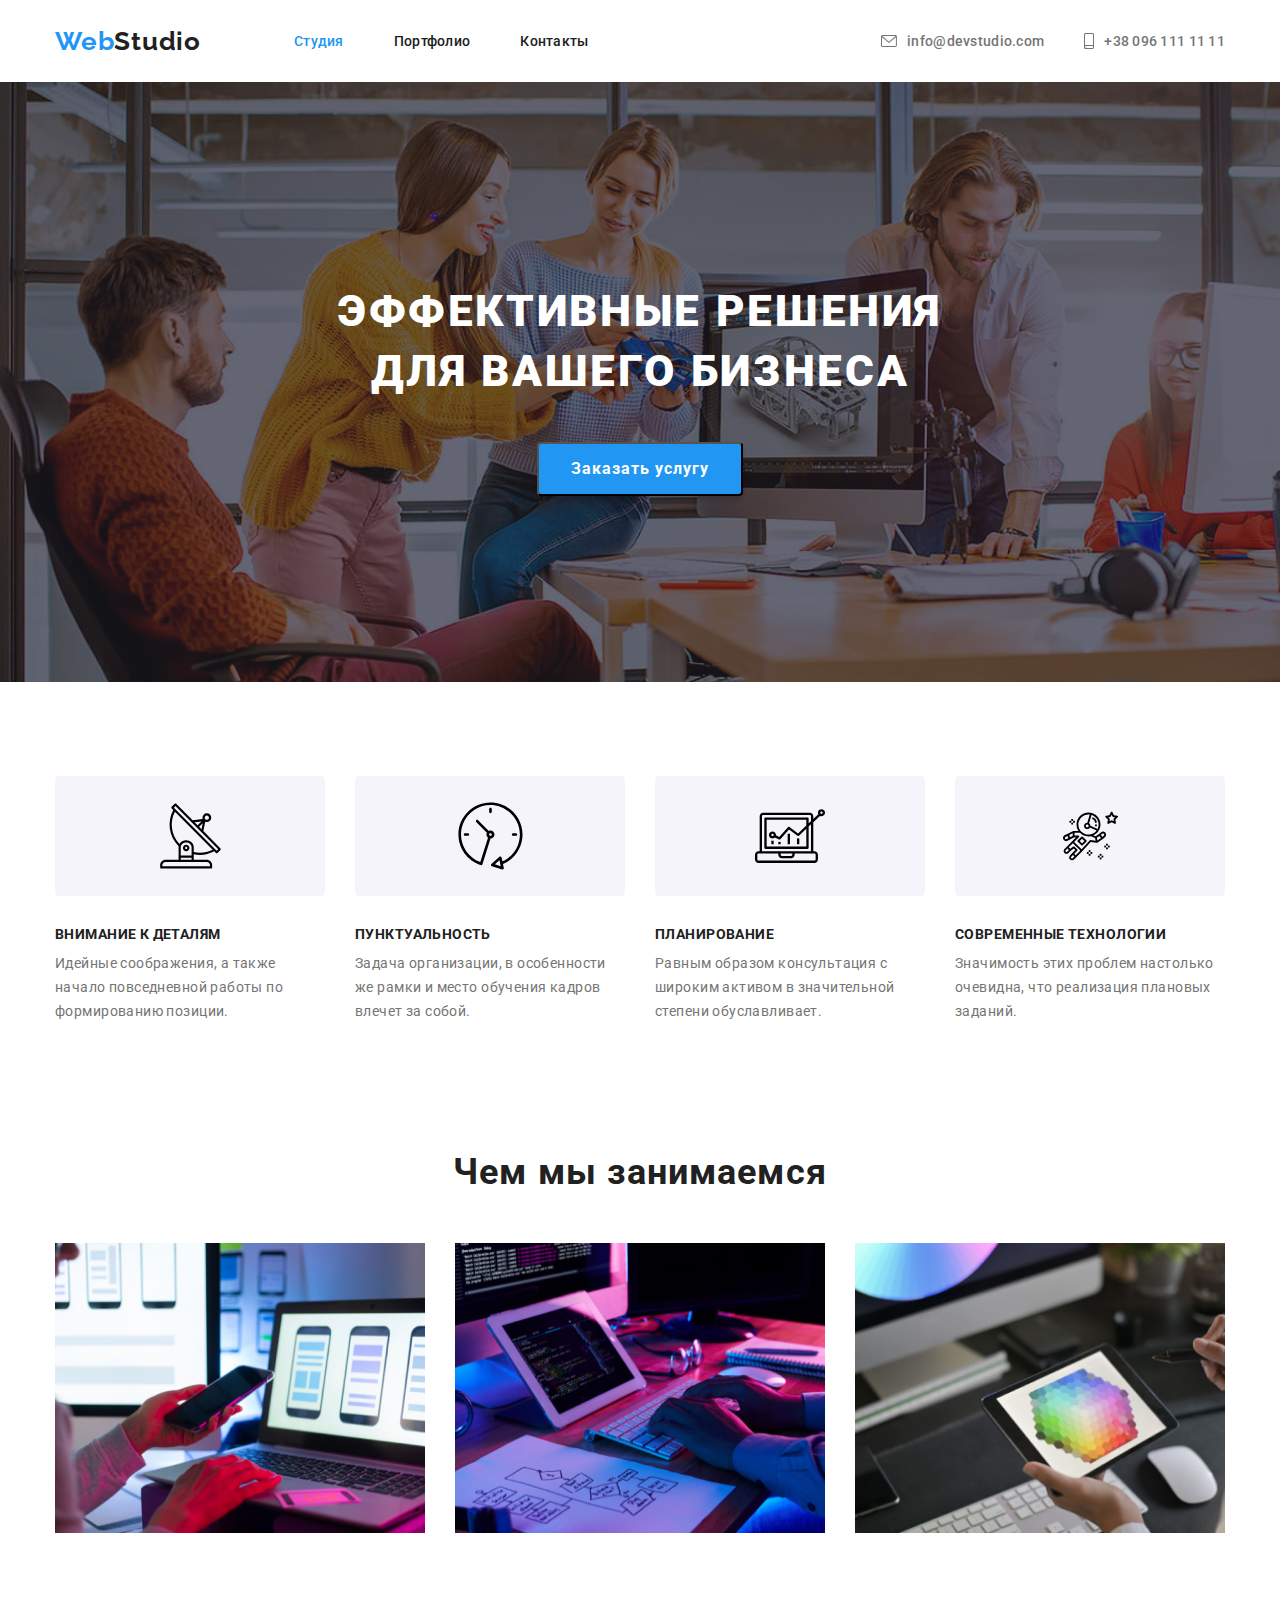
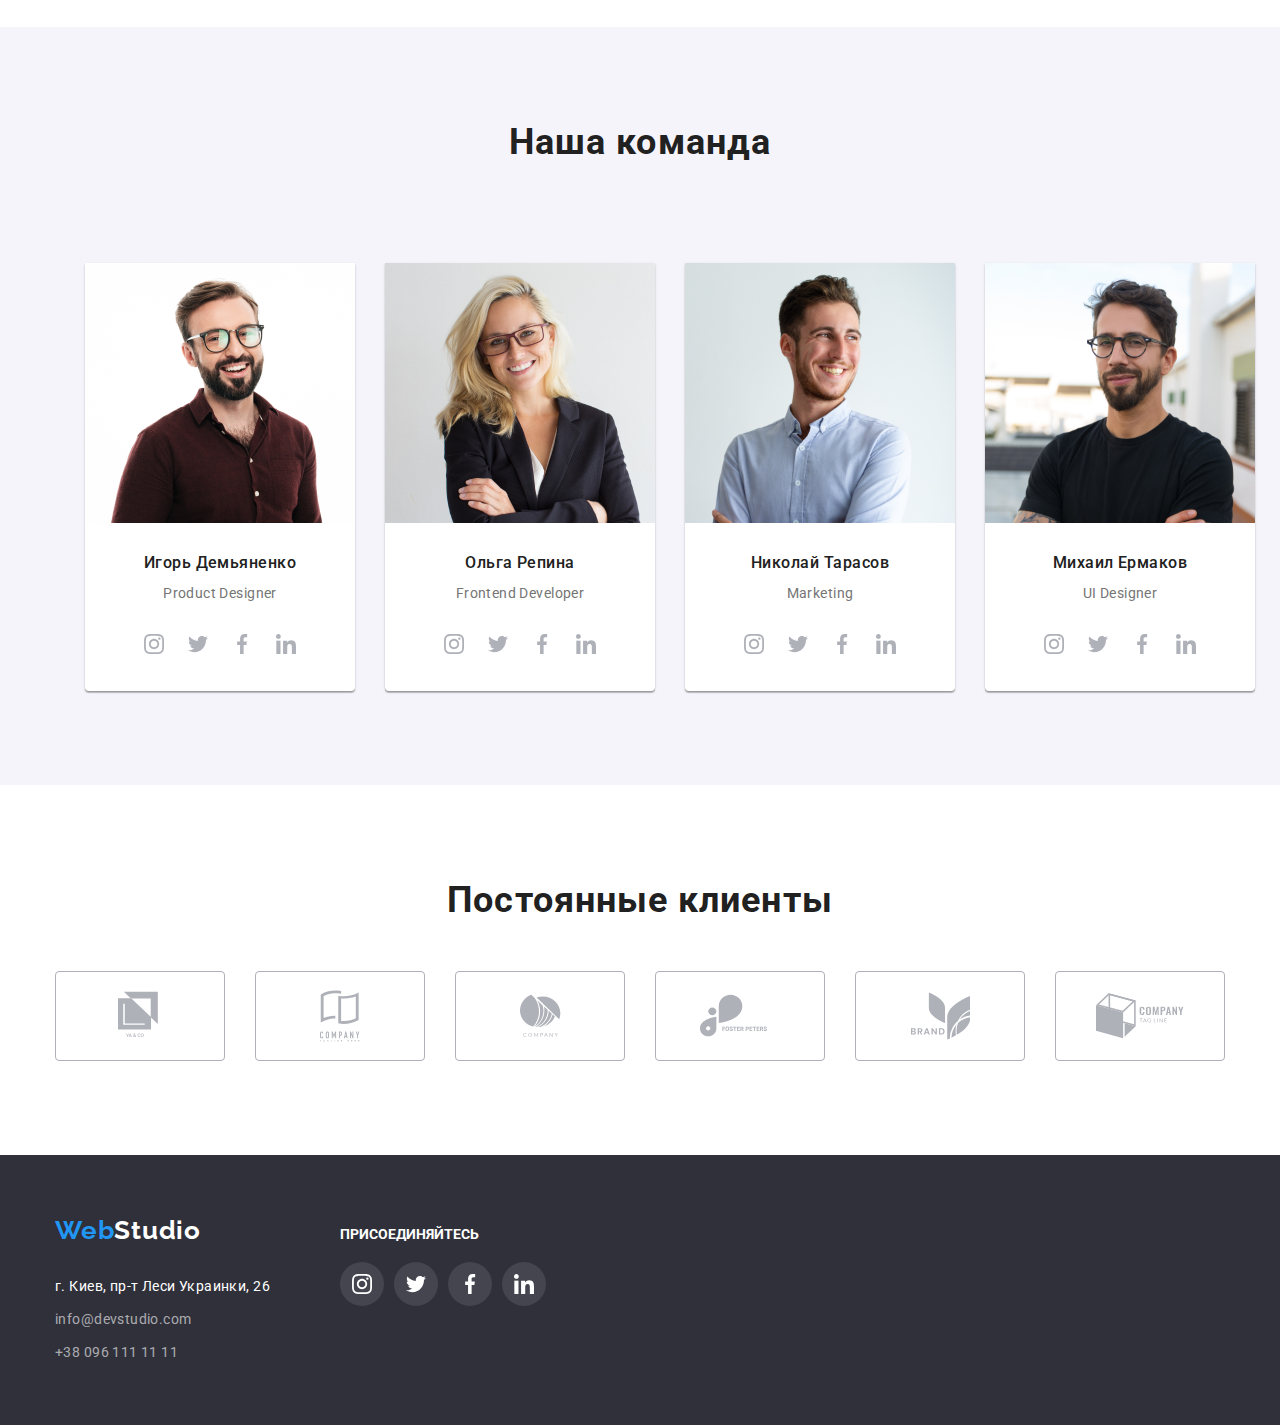
==== commit d8fae649: "+" ====
--- a/index.html
+++ b/index.html
@@ -26,8 +26,7 @@
                 <a class="navigation-list-link" href="">Контакты</a>
             </li>    
         </ul>
-        </nav>
-        <address class="address">
+            <address class="address">
         <ul class="header-contact">
             <li class="header-contact-link">  
          <a class="header-contact-mail" href="mailto:info@devstudio.com">
@@ -47,6 +46,7 @@
            </li>  
         </ul>
         </address>
+        </nav>
         </div>
         </header>
     <main>
@@ -124,6 +124,7 @@
                     <img src="./images/team/img-4.jpg.png" alt="Игорь Демьяненко" width="270" height="260">
                     <h3 class="name-workers">Игорь Демьяненко</h3>
                     <p class="specialty">Product Designer</p>
+                    <div class="social-container">
                     <ul class="social-list">
                         <li class="social-list-icon">
                             <a href="#" class="icon-link">
@@ -157,11 +158,13 @@
                                 </svg>
                             </a>
                         </li>
-                    </ul>                          
+                    </ul>    
+                    </div>
                 <li class="workers">
                     <img src="./images/team/img-5.jpg.png" alt="Ольга Репина" width="270" height="260">
                     <h3 class="name-workers">Ольга Репина</h3>
                     <p class="specialty">Frontend Developer</p>
+                    <div class="social-container">
                     <ul class="social-list">
                         <li class="social-list-icon">
                             <a href="#" class="icon-link">
@@ -196,11 +199,13 @@
                                 </a>
                             </li>
                             </ul>
+                            </div>
                           </li>
                 <li class="workers">
                     <img src="./images/team/img-6.jpg.png" alt="Николай Тарасов" width="270" height="260">
                     <h3 class="name-workers">Николай Тарасов</h3>
                     <p class="specialty">Marketing</p>
+                    <div class="social-container">
                     <ul class="social-list">
                         <li class="social-list-icon">
                             <a href="#" class="icon-link">
@@ -235,11 +240,13 @@
                                 </a>
                             </li>
                             </ul>
+                            </div>
                             </li>
                        <li class="workers">
                     <img src="./images/team/img-7.jpg.png" alt="Михаил Ермаков" width="270" height="260">
                     <h3 class="name-workers">Михаил Ермаков</h3>
                     <p class="specialty">UI Designer</p>
+                    <div class="social-container">
                     <ul class="social-list">
                         <li class="social-list-icon">
                             <a href="#" class="icon-link">
@@ -274,6 +281,7 @@
                             </a>
                         </li>
                         </ul>
+                        </div>
                 </li>
             </ul>
             </div>
--- a/css/styles.css
+++ b/css/styles.css
@@ -46,67 +46,69 @@
 }
 .container{
   width: 1200px;
-  margin-right: auto;
-  margin-left: auto;  
-}
+  padding-right: 15px;
+  padding-left: 15px;  
+  margin: auto;
+  }
 
 /*HEADER*/
 .icon-address{
   margin-right: 10px;
   fill: currentColor;
 }
-.header .container{
-  display: flex;
-  align-items: center;
- }
  .header {
-   padding-top: 24px;
-   padding-bottom: 25px;  
+   display: flex;
+   align-items: center;
    }
 .navigation {
   display: flex;
   align-items: center;
 }
-.navigation-list {
-  display: flex;
-}
-.navigation-list-item:not(:last-child){
-  margin-right: 50px;
-}
-.header-contact-link:not(:last-child){
-  margin-right: 40px;
-}
-
-.header-contact-link:focus,
-.header-contact-link:hover{
-  color: var(--accent-color);
-}
-.header-contacts:hover,
-.header-contacts:focus{
-  color: var(--accent-color);
-}
-.header-contact{
- margin-left: 311px;
-  }
-.logo {
-  font-family: Raleway, sans-serif;
-  font-weight: 700;
-  font-size: 26px;
-  line-height: 1.192;
-  letter-spacing: 0.03em;
-  color: var(--text-dark-color);
-  margin-right: 93px;
-}
-.web {
-  color: var(--accent-color);
-}
-.navigation-list-link {
+.navigation-list-link{
   font-weight: 500;
   font-size: 14px;
   line-height: 1.142;
   letter-spacing: 0.02em;
-  color: #212121;
-}
+   color: #212121;
+
+}
+.navigation-list {
+  display: flex;
+  align-items: center;
+}
+.navigation-list-item{
+  padding-top: 32px;
+  padding-bottom: 32px;
+}
+.navigation-list-item:not(:last-child){
+  margin-right: 50px;
+}
+.header-contact-link:not(:last-child){
+  margin-right: 40px;
+}
+
+.header-contact-link:focus,
+.header-contact-link:hover{
+  color: var(--accent-color);
+}
+.header-contacts:hover,
+.header-contacts:focus{
+  color: var(--accent-color);
+}
+
+.logo {
+  font-family: Raleway, sans-serif;
+  font-weight: 700;
+  font-size: 26px;
+  line-height: 1.192;
+  letter-spacing: 0.03em;
+  color: var(--text-dark-color);
+  margin-right: 93px;
+}
+.web {
+  color: var(--accent-color);
+}
+
 .navigation-list-link:focus,
 .navigation-list-link:hover{
   color: var(--accent-color);
@@ -115,23 +117,34 @@
 .header-contact {
   display: flex;
   align-items: center;
+  
+}
+.header-contacts,
+.header-contact-mail{
+  color: #757575;
+}
+.header-contact-mail:hover,
+.header-contact-mail:focus{
+  color: var(--accent-color);
+}
+.header-contact-mail,
+.header-contacts{
+  display: flex;
+  align-items: center;
+  justify-content: center;
+}
+.nav-list-link{
+  color: var(--accent-color);
+}
+.address{
+  display: flex;
+  margin-left: auto;
   font-weight: 500;
   font-size: 14px;
   line-height: 1.142;
   letter-spacing: 0.02em;
-}
-.header-contacts,
-.header-contact-mail{
-  color: #757575;
-}
-.header-contact-mail:hover,
-.header-contact-mail:focus{
-  color: var(--accent-color);
-}
-
-.nav-list-link{
-  color: var(--accent-color);
-}
+  }
+
 
 /*END HEADER*/
 
@@ -158,9 +171,14 @@
 }
 .undertitle{
   padding-bottom: 10px;
+  padding-top: 30px;
 }
 .main-title-list{
   display: flex;
+}
+.hero-main-title{
+  margin-bottom: 30px;
+  margin-top: 94px;
 }
 .icon-container{
  display: flex;
@@ -169,8 +187,6 @@
  height: 120px;
  background: #F5F4FA;
  border-radius: 4px;
- margin-top: 94px;
- margin-bottom: 30px;
 }
 .description {
   width: 270px;
@@ -180,14 +196,20 @@
 } 
 .hero {
   text-align: center;
+  margin-right: auto;
+  margin-left: auto;
+  padding-top: 200px;
+  padding-bottom: 200px;
+  max-width: 1600px;
+  height: 600px;
+  text-align: center;
 }
 .hero-title {
   font-weight: 900;
   font-size: 44px;
   line-height: 1.363;
   letter-spacing: 0.06em;
-  color: #ffffff;
-  padding-top: 200px;
+  color: #ffffff;  
   text-transform: uppercase;
   
 }
@@ -208,10 +230,10 @@
   text-align: center;
   color: #212121;
   padding-top: 94px;
+  padding-bottom: 50px;
 }
 .images-list{
   display: flex;
-  padding-top: 50px;
   padding-bottom: 94px;
 }
 .images:not(:last-child){
@@ -252,14 +274,15 @@
 text-align: center;
 letter-spacing: 0.03em;
 color: #212121;
-margin-top: 94px;
+padding-top: 94px;
 }
 .regular-clients-list{
   display: flex;
   justify-content: space-between;
-  margin-top: 50px;
-  margin-bottom: 94px;
-}
+  padding-top: 50px;
+  padding-bottom: 94px;
+}
+
 .clients-icon-link{
    display: flex;
   justify-content: center;
@@ -291,8 +314,7 @@
 }
 .specialty{
   text-align: center;
-  padding-bottom: 30px;
-}
+ }
 .team{
 background: #F5F4FA;
 }
@@ -317,6 +339,12 @@
   box-shadow: 0px 1px 3px rgba(0, 0, 0, 0.12),
  0px 1px 1px rgba(0, 0, 0, 0.14),   0px 
  2px 1px rgba(0, 0, 0, 0.2);
+}
+.social-container{
+ margin-top: 16px;
+ padding-right: 32px;
+ padding-left: 32px;
+ padding-bottom: 30px;
 }
 
 .social-list{
@@ -380,12 +408,20 @@
 /*END CONTACT*/
 
 /*OUR WORKS*/
-.works-blok{
+
+.blok-foto:hover,
+.blok-foto:focus{
   cursor: pointer;
- }
+   }
+  .blok-foto{
+ width: 370px;
+ height: 294px;
+
+   }
  .container-works-foto:hover,
  .container-works-foto:focus{
- box-shadow: 0px 1px 1px rgba(0, 0, 0, 0.12), 0px 4px 4px rgba(0, 0, 0, 0.06), 1px 4px 6px rgba(0, 0, 0, 0.16);
+    box-shadow: 0px 1px 1px rgba(0, 0, 0, 0.12), 0px 4px 4px rgba(0, 0, 0, 0.06),
+    1px 4px 6px rgba(0, 0, 0, 0.16);
  }
 
 .button-icon{
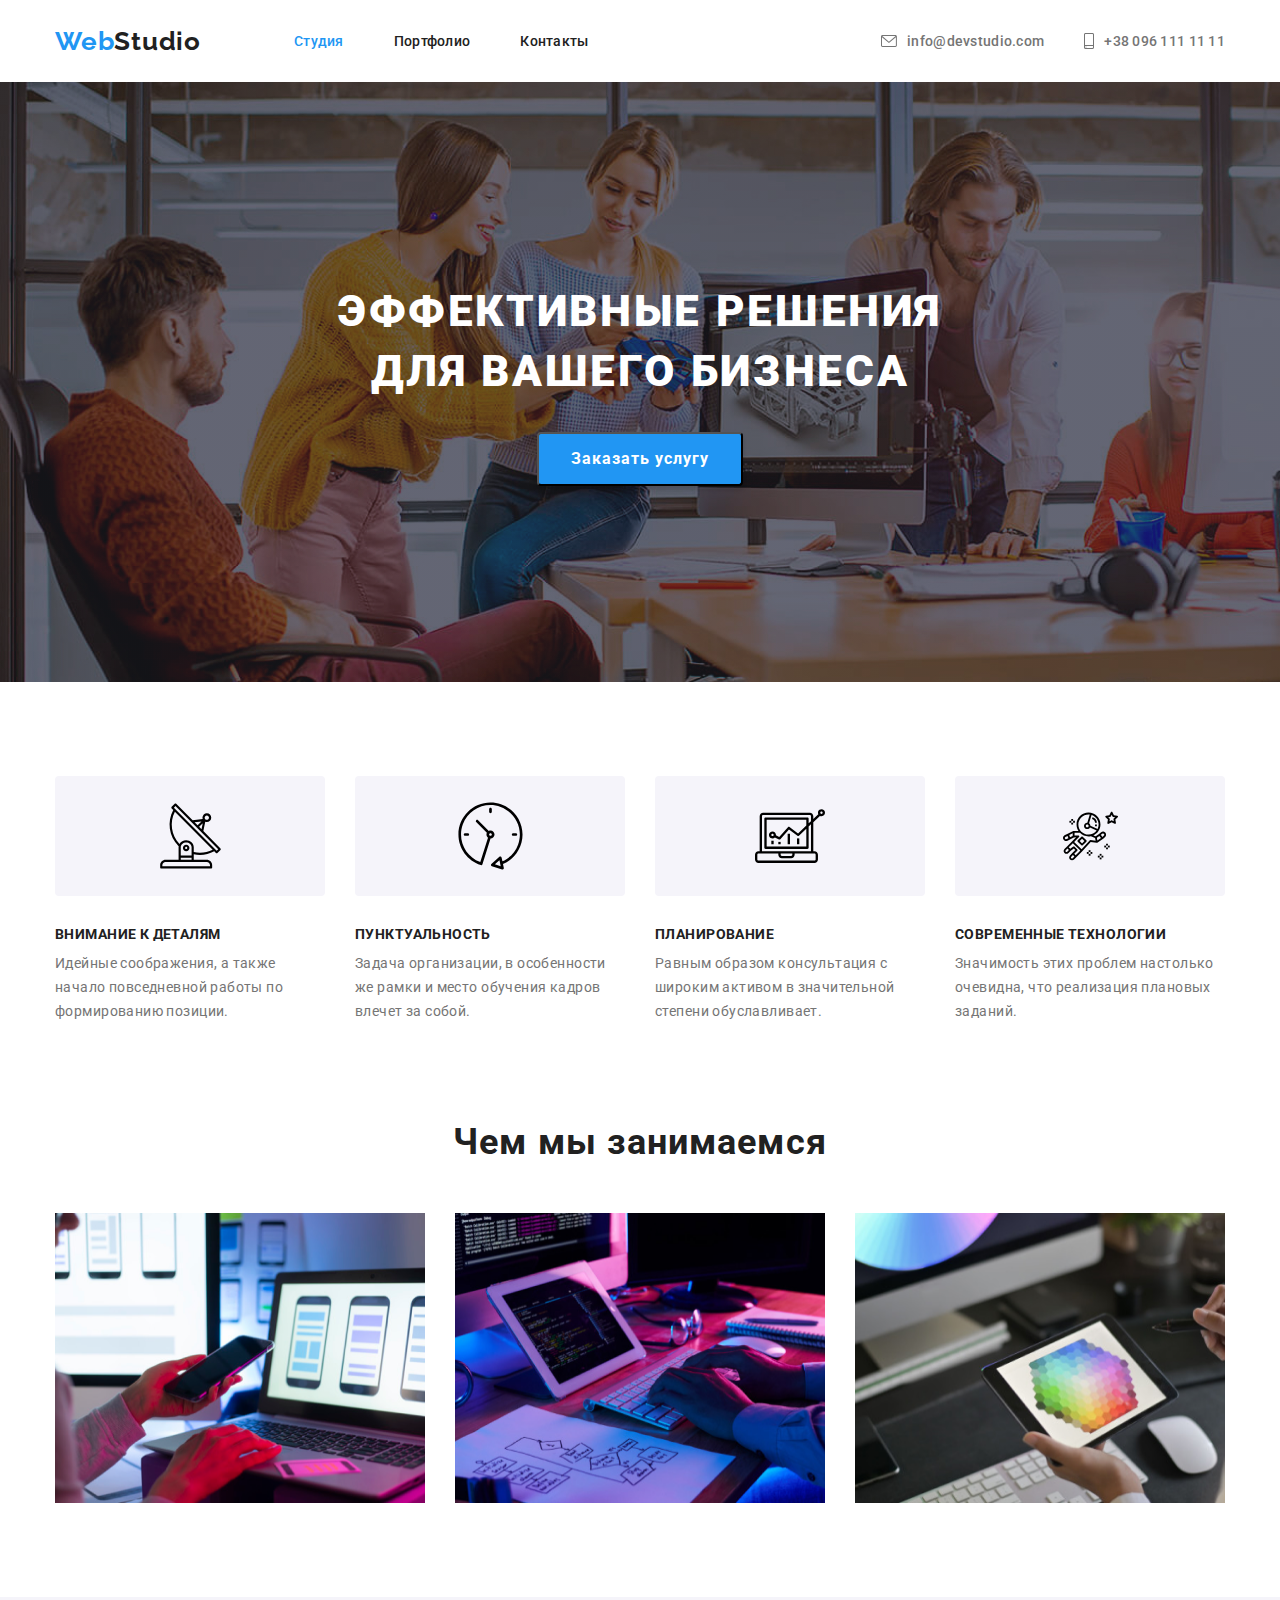
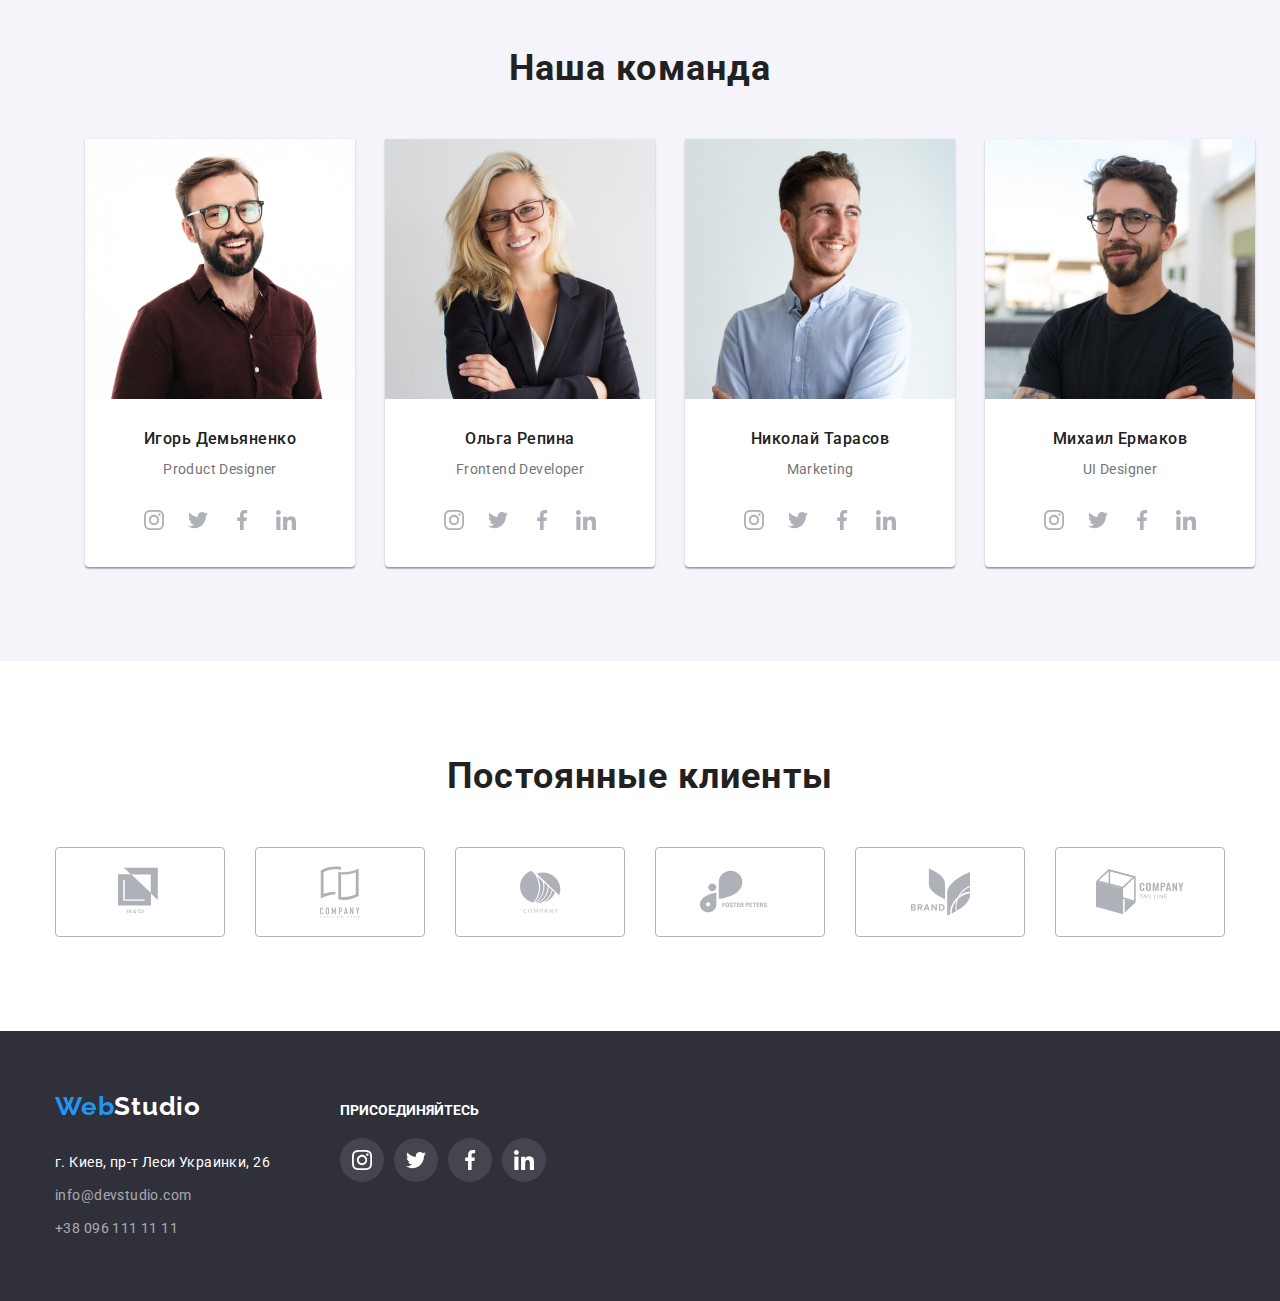
==== commit c1b93e00: "+" ====
--- a/index.html
+++ b/index.html
@@ -52,7 +52,7 @@
     <main>
        <!--HERO-->
        <section class="hero">
-           <div class="container"></div>
+           <div class="container">
               <h1 class="hero-title">Эффективные решения <br> для вашего бизнеса</h1>
                 <button class="modal-btn" type="button">Заказать услугу</button> 
                 </div>
--- a/css/styles.css
+++ b/css/styles.css
@@ -169,30 +169,33 @@
   background-repeat: no-repeat;
   background-size: cover;
 }
-.undertitle{
-  padding-bottom: 10px;
-  padding-top: 30px;
+.hero-main-title{
+  padding-top: 94px;
+  padding-bottom: 94px;
 }
 .main-title-list{
   display: flex;
-}
-.hero-main-title{
-  margin-bottom: 30px;
-  margin-top: 94px;
-}
+  justify-content: space-between;
+  
+}
+
 .icon-container{
  display: flex;
  justify-content: center;
+ align-items: center;
  width: 270px;
  height: 120px;
  background: #F5F4FA;
  border-radius: 4px;
+  margin-bottom: 30px;
+ 
+
 }
 .description {
   width: 270px;
   height: 75px;
   left: 215px;
-  margin-right: 30px;
+  
 } 
 .hero {
   text-align: center;
@@ -211,6 +214,7 @@
   letter-spacing: 0.06em;
   color: #ffffff;  
   text-transform: uppercase;
+  padding-bottom: 30px;
   
 }
 .undertitle {
@@ -220,6 +224,7 @@
   letter-spacing: 0.03em;
   text-transform: uppercase;
   color: #212121;
+  padding-bottom: 10px;
 }
 .section-undertitle{
   font-weight: 700;
@@ -229,7 +234,6 @@
   letter-spacing: 0.03em;
   text-align: center;
   color: #212121;
-  padding-top: 94px;
   padding-bottom: 50px;
 }
 .images-list{
@@ -251,10 +255,8 @@
   background-color: #2196f3;
   box-shadow: 0px 4px 4px rgba(0, 0, 0, 0.15);
   border-radius: 4px;
-  padding: 10px 32px;
-  margin-bottom: 210px;
-  margin-top: 40px;
-}
+  padding: 10px 32px;  
+ }
 
 .button {
   font-weight: 700;
@@ -267,6 +269,10 @@
 .button:hover,
 .button:focus {
   background-color: #2196f3;
+}
+.regular-clients{
+  padding-bottom: 94px;
+  padding-top: 94px;
 }
 .title-clients{
 font-size: 36px;
@@ -274,14 +280,12 @@
 text-align: center;
 letter-spacing: 0.03em;
 color: #212121;
-padding-top: 94px;
 }
 .regular-clients-list{
   display: flex;
   justify-content: space-between;
   padding-top: 50px;
-  padding-bottom: 94px;
-}
+  }
 
 .clients-icon-link{
    display: flex;
@@ -309,14 +313,15 @@
 .our-team{
   display: flex;
   justify-content: space-between;
-  padding-top: 50px;
-  padding-bottom: 94px;
+  
 }
 .specialty{
   text-align: center;
  }
 .team{
 background: #F5F4FA;
+padding-top: 50px;
+padding-bottom: 94px;
 }
 .name-workers {
   font-weight: 500;
